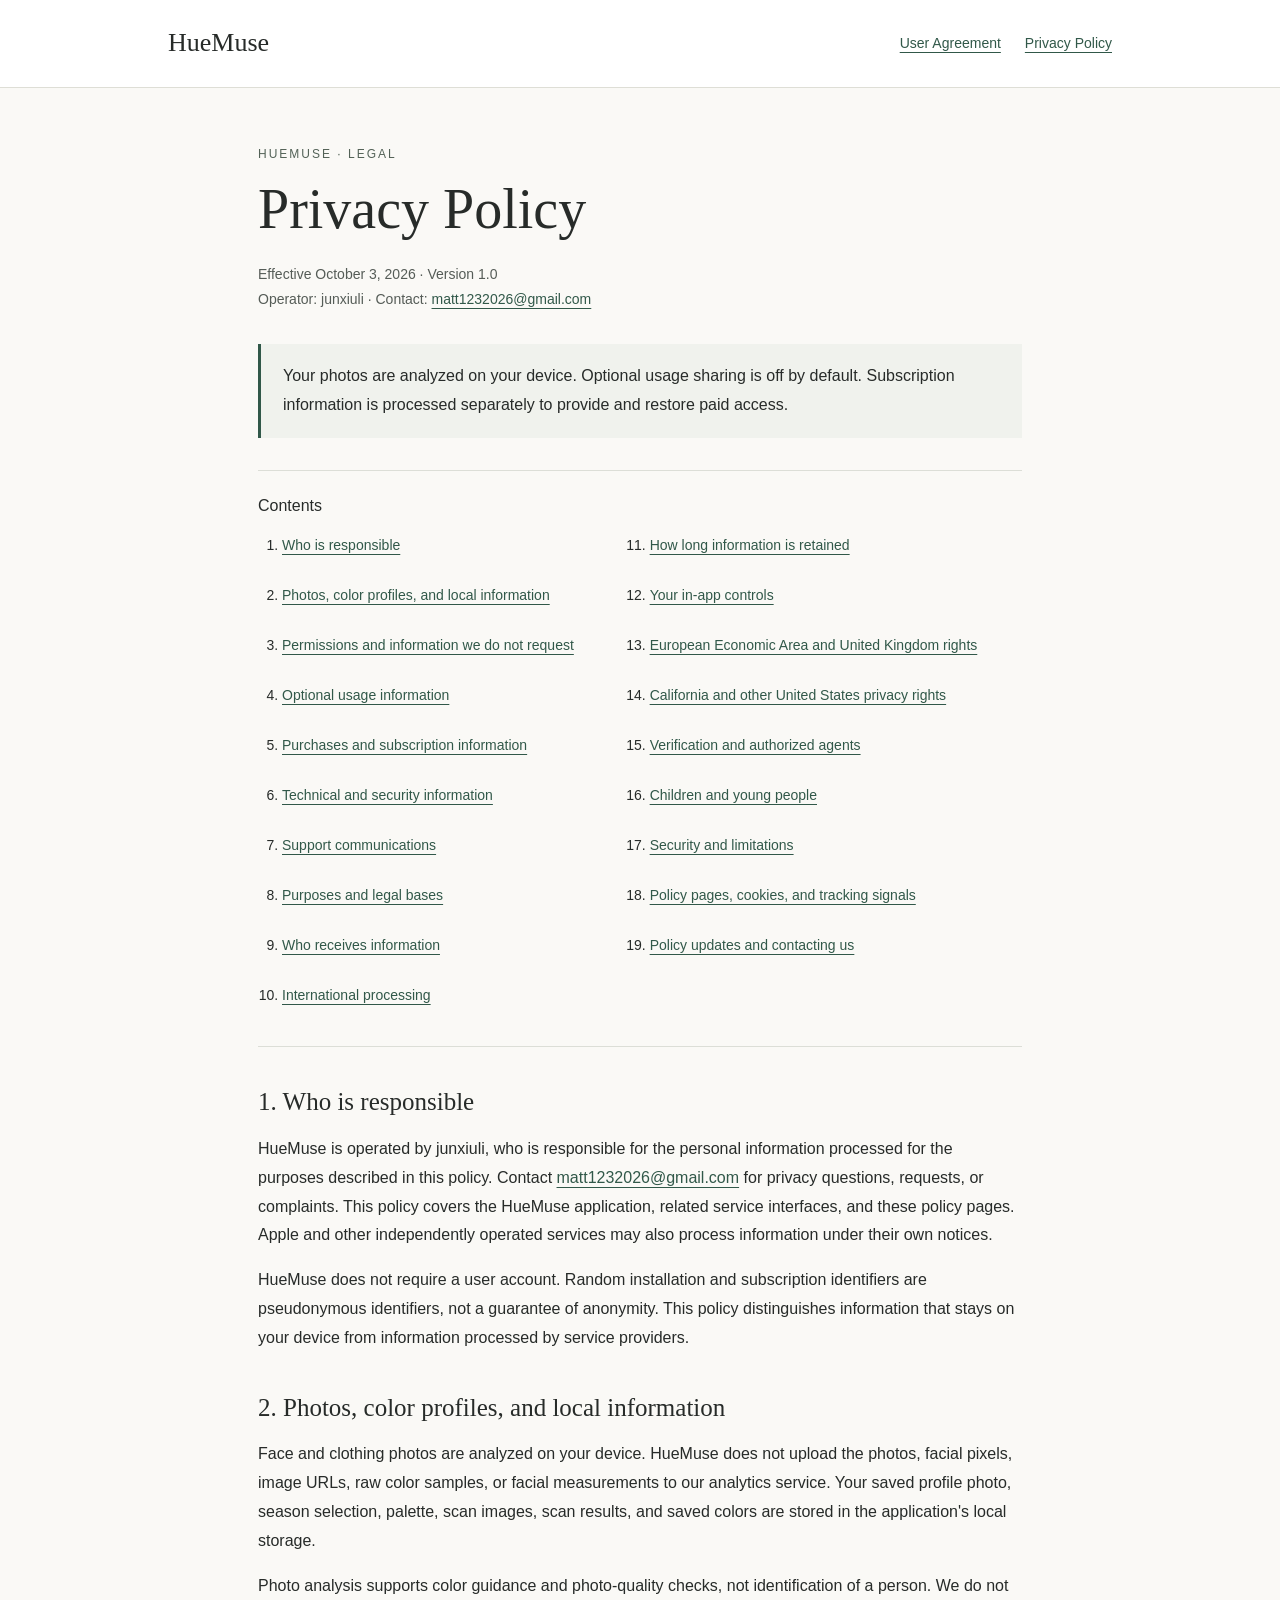
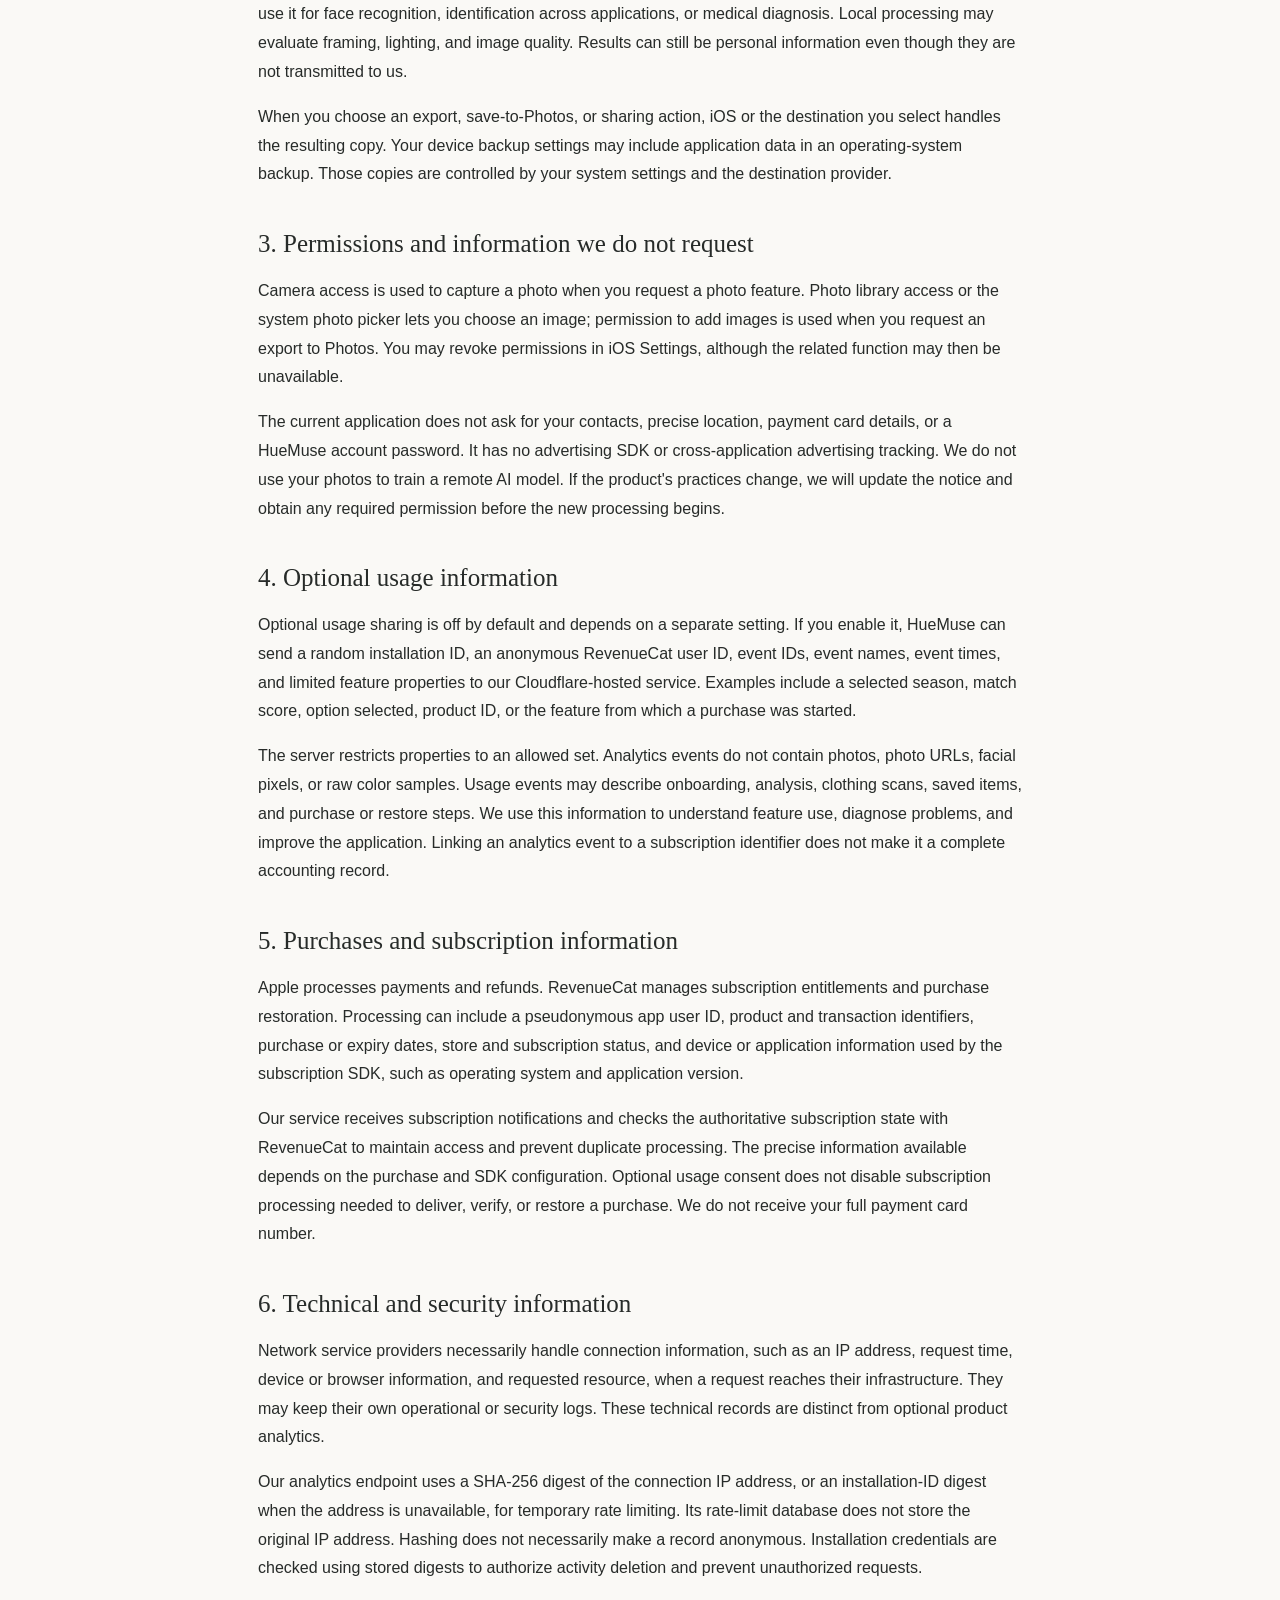
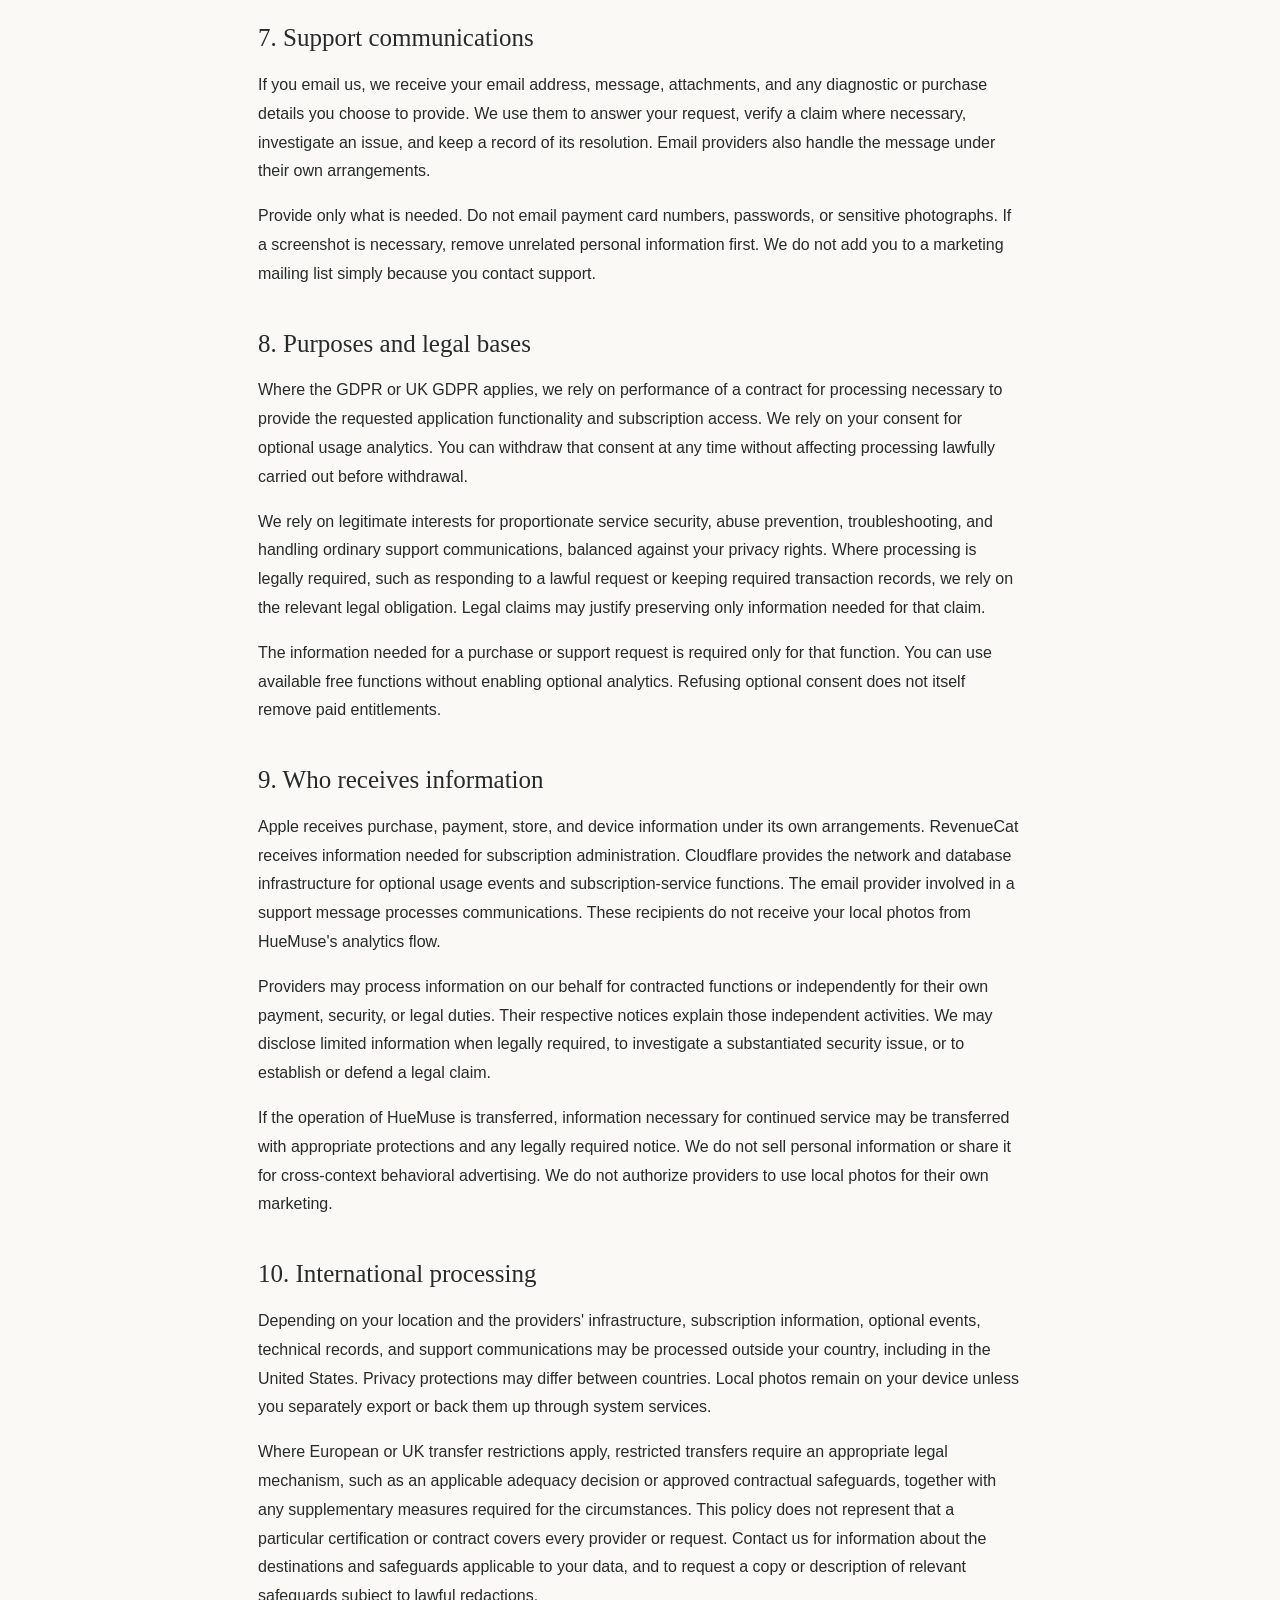
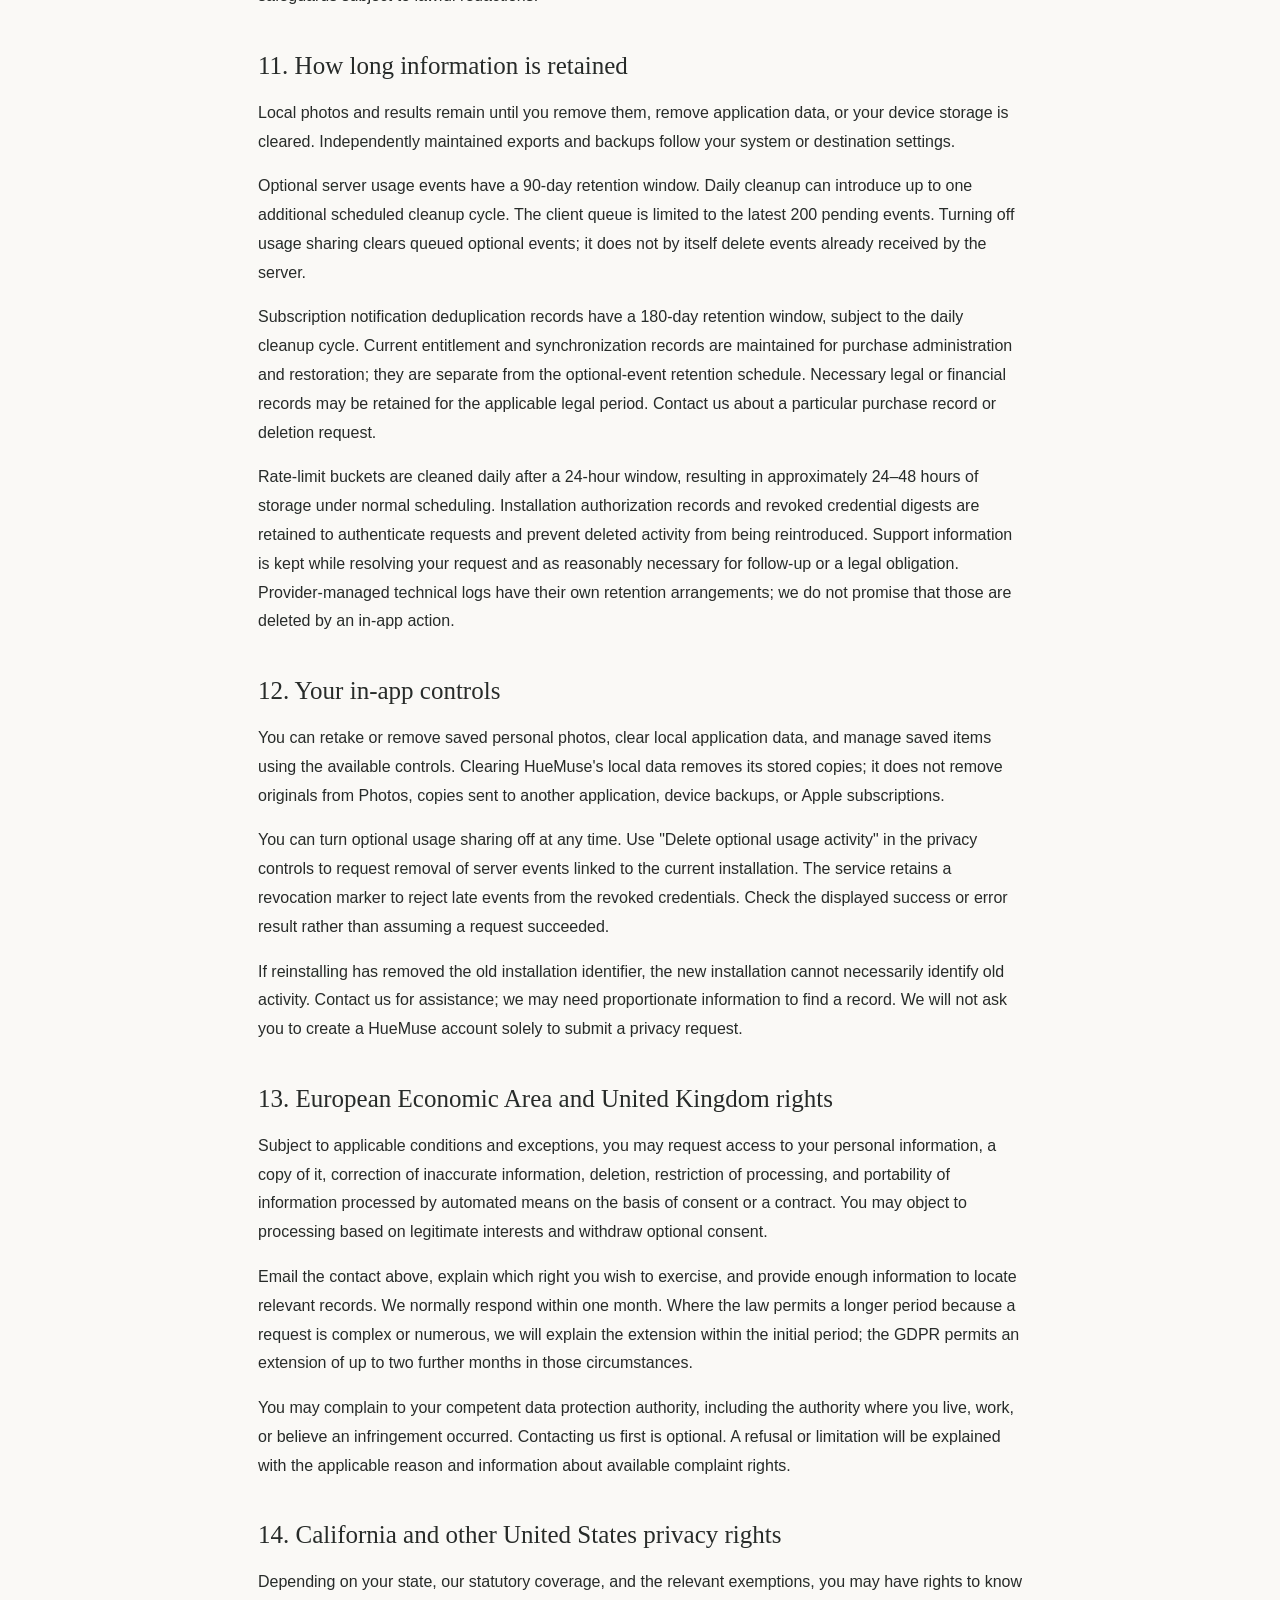
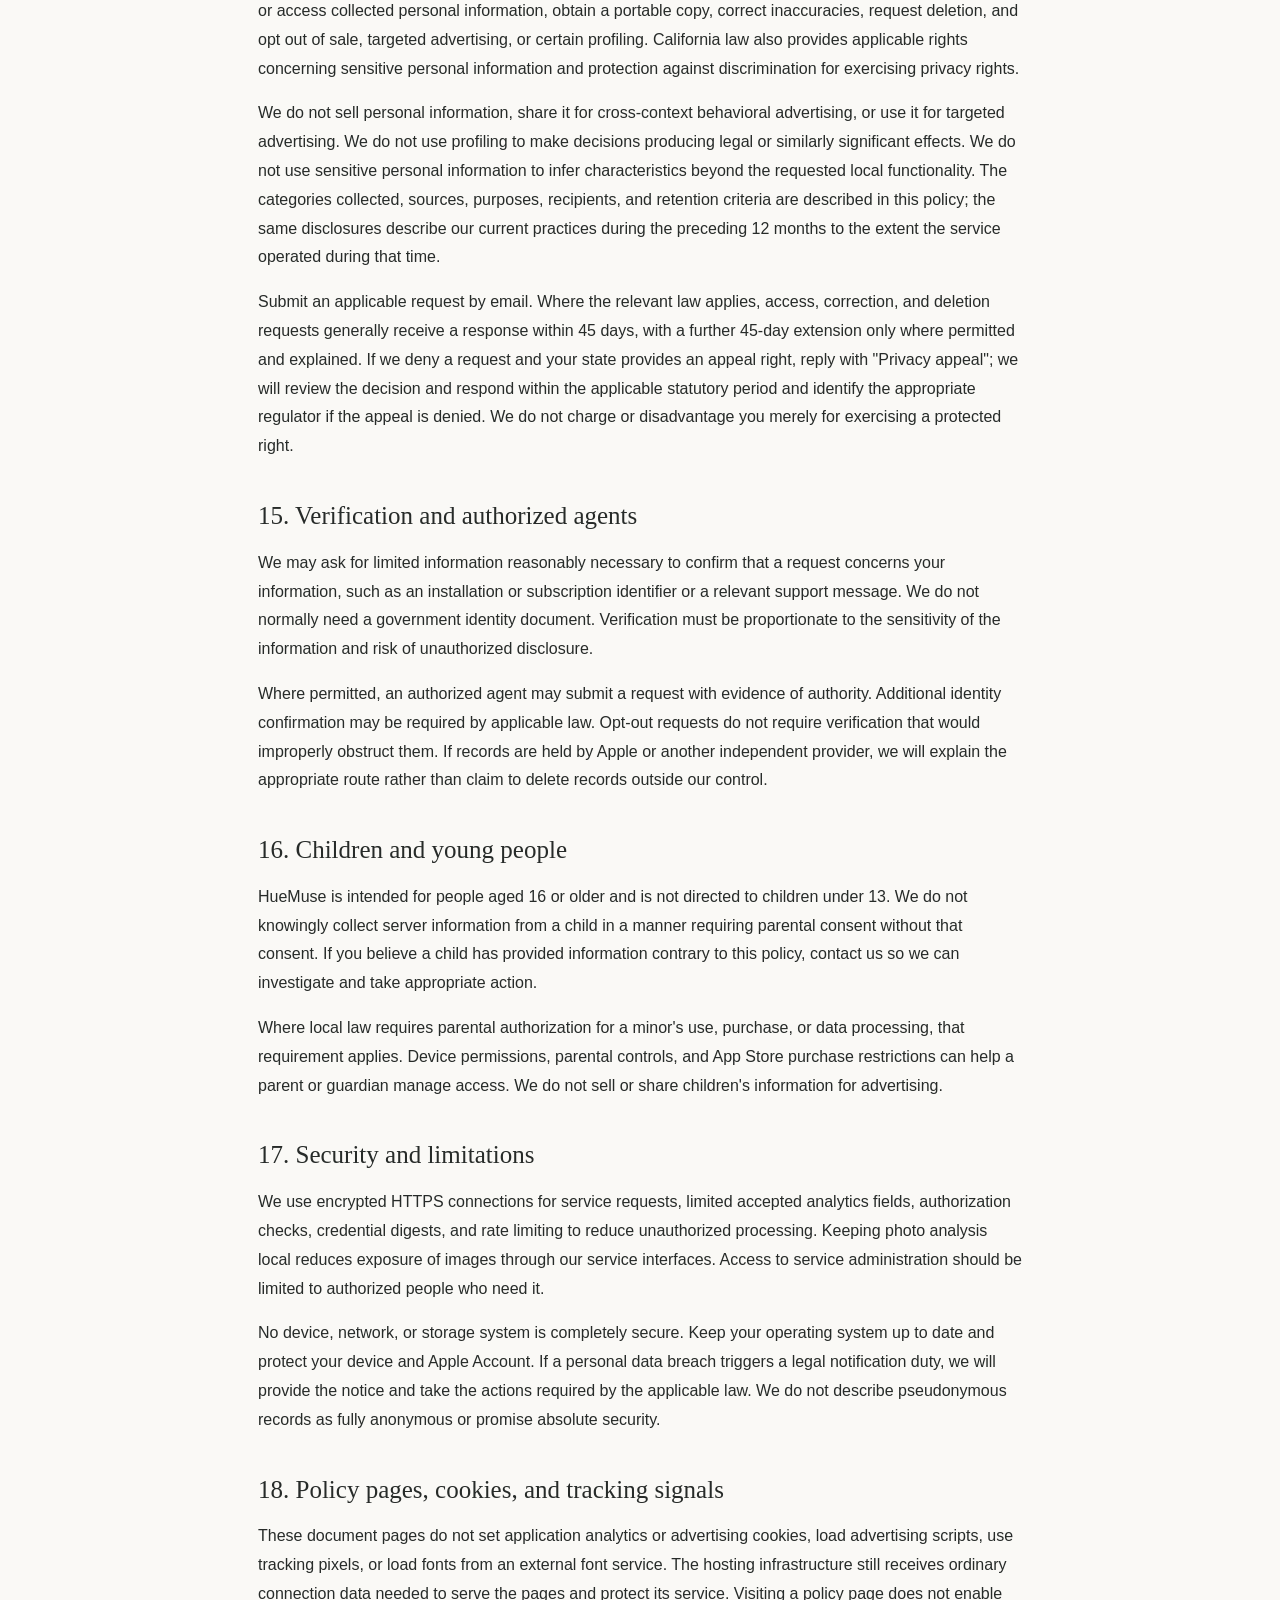
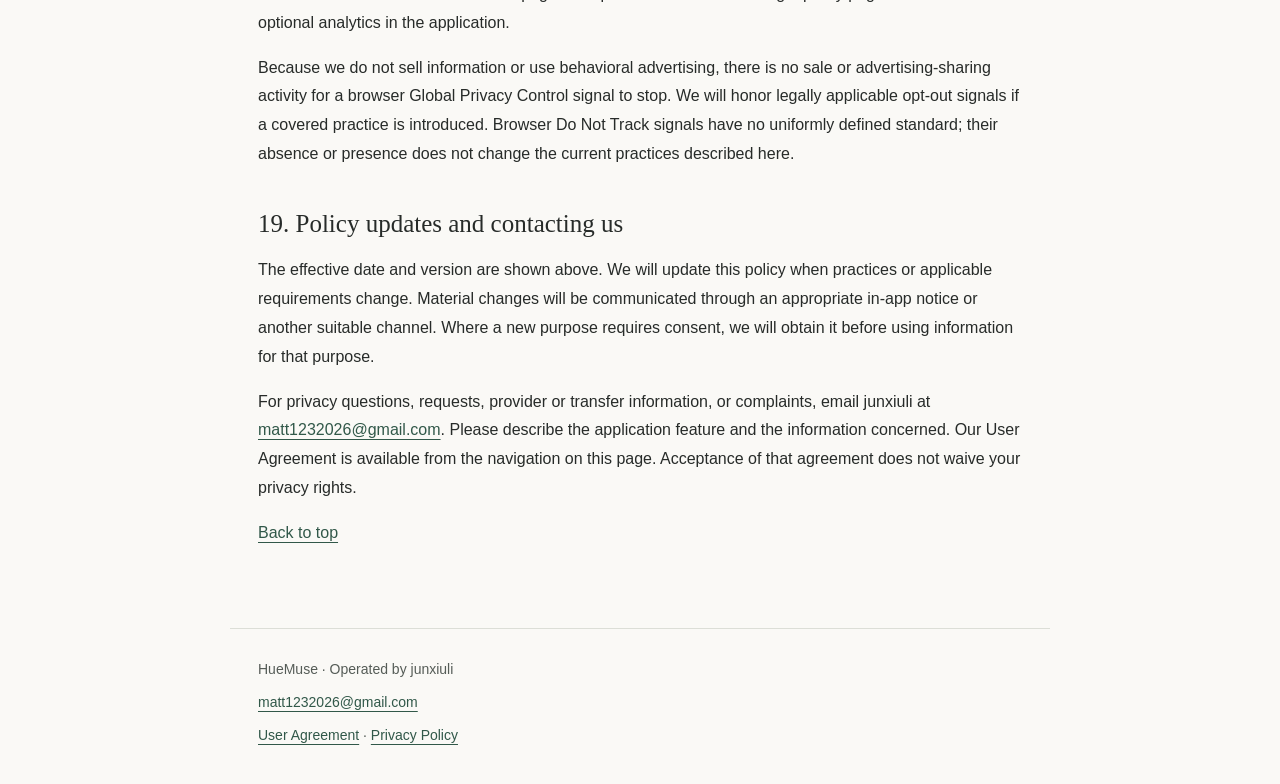
==== privacy/index.html @ 09e09791 "Publish HueMuse User Agreement and Privacy Policy" ====
<!doctype html><html lang="en"><head><meta charset="utf-8"><meta name="viewport" content="width=device-width,initial-scale=1"><meta name="description" content="HueMuse Privacy Policy. Operated by junxiuli. Effective October 3, 2026."><meta name="referrer" content="no-referrer"><title>Privacy Policy · HueMuse</title><link rel="canonical" href="https://lee271420-ship-it.github.io/huemuse-legal/privacy/"><link rel="stylesheet" href="../style.css"></head><body><a class="skip" href="#document">Skip to document</a><header><div class="inner"><a class="brand" href="../">HueMuse</a><nav aria-label="Legal documents"><a href="../terms/" >User Agreement</a><a href="../privacy/" aria-current="page">Privacy Policy</a></nav></div></header><main id="document"><div class="eyebrow">HueMuse · Legal</div><h1>Privacy Policy</h1><p class="meta">Effective October 3, 2026 · Version 1.0<br>Operator: junxiuli · Contact: <a href="mailto:matt1232026@gmail.com">matt1232026@gmail.com</a></p><p class="summary">Your photos are analyzed on your device. Optional usage sharing is off by default. Subscription information is processed separately to provide and restore paid access.</p><nav class="toc" aria-label="Contents"><div><h2>Contents</h2><ol><li><a href="#section-1">Who is responsible</a></li><li><a href="#section-2">Photos, color profiles, and local information</a></li><li><a href="#section-3">Permissions and information we do not request</a></li><li><a href="#section-4">Optional usage information</a></li><li><a href="#section-5">Purchases and subscription information</a></li><li><a href="#section-6">Technical and security information</a></li><li><a href="#section-7">Support communications</a></li><li><a href="#section-8">Purposes and legal bases</a></li><li><a href="#section-9">Who receives information</a></li><li><a href="#section-10">International processing</a></li><li><a href="#section-11">How long information is retained</a></li><li><a href="#section-12">Your in-app controls</a></li><li><a href="#section-13">European Economic Area and United Kingdom rights</a></li><li><a href="#section-14">California and other United States privacy rights</a></li><li><a href="#section-15">Verification and authorized agents</a></li><li><a href="#section-16">Children and young people</a></li><li><a href="#section-17">Security and limitations</a></li><li><a href="#section-18">Policy pages, cookies, and tracking signals</a></li><li><a href="#section-19">Policy updates and contacting us</a></li></ol></div></nav><section id="section-1" aria-labelledby="heading-1"><h2 id="heading-1">1. Who is responsible</h2><p>HueMuse is operated by junxiuli, who is responsible for the personal information processed for the purposes described in this policy. Contact <a href="mailto:matt1232026@gmail.com">matt1232026@gmail.com</a> for privacy questions, requests, or complaints. This policy covers the HueMuse application, related service interfaces, and these policy pages. Apple and other independently operated services may also process information under their own notices.</p><p>HueMuse does not require a user account. Random installation and subscription identifiers are pseudonymous identifiers, not a guarantee of anonymity. This policy distinguishes information that stays on your device from information processed by service providers.</p></section><section id="section-2" aria-labelledby="heading-2"><h2 id="heading-2">2. Photos, color profiles, and local information</h2><p>Face and clothing photos are analyzed on your device. HueMuse does not upload the photos, facial pixels, image URLs, raw color samples, or facial measurements to our analytics service. Your saved profile photo, season selection, palette, scan images, scan results, and saved colors are stored in the application&#x27;s local storage.</p><p>Photo analysis supports color guidance and photo-quality checks, not identification of a person. We do not use it for face recognition, identification across applications, or medical diagnosis. Local processing may evaluate framing, lighting, and image quality. Results can still be personal information even though they are not transmitted to us.</p><p>When you choose an export, save-to-Photos, or sharing action, iOS or the destination you select handles the resulting copy. Your device backup settings may include application data in an operating-system backup. Those copies are controlled by your system settings and the destination provider.</p></section><section id="section-3" aria-labelledby="heading-3"><h2 id="heading-3">3. Permissions and information we do not request</h2><p>Camera access is used to capture a photo when you request a photo feature. Photo library access or the system photo picker lets you choose an image; permission to add images is used when you request an export to Photos. You may revoke permissions in iOS Settings, although the related function may then be unavailable.</p><p>The current application does not ask for your contacts, precise location, payment card details, or a HueMuse account password. It has no advertising SDK or cross-application advertising tracking. We do not use your photos to train a remote AI model. If the product&#x27;s practices change, we will update the notice and obtain any required permission before the new processing begins.</p></section><section id="section-4" aria-labelledby="heading-4"><h2 id="heading-4">4. Optional usage information</h2><p>Optional usage sharing is off by default and depends on a separate setting. If you enable it, HueMuse can send a random installation ID, an anonymous RevenueCat user ID, event IDs, event names, event times, and limited feature properties to our Cloudflare-hosted service. Examples include a selected season, match score, option selected, product ID, or the feature from which a purchase was started.</p><p>The server restricts properties to an allowed set. Analytics events do not contain photos, photo URLs, facial pixels, or raw color samples. Usage events may describe onboarding, analysis, clothing scans, saved items, and purchase or restore steps. We use this information to understand feature use, diagnose problems, and improve the application. Linking an analytics event to a subscription identifier does not make it a complete accounting record.</p></section><section id="section-5" aria-labelledby="heading-5"><h2 id="heading-5">5. Purchases and subscription information</h2><p>Apple processes payments and refunds. RevenueCat manages subscription entitlements and purchase restoration. Processing can include a pseudonymous app user ID, product and transaction identifiers, purchase or expiry dates, store and subscription status, and device or application information used by the subscription SDK, such as operating system and application version.</p><p>Our service receives subscription notifications and checks the authoritative subscription state with RevenueCat to maintain access and prevent duplicate processing. The precise information available depends on the purchase and SDK configuration. Optional usage consent does not disable subscription processing needed to deliver, verify, or restore a purchase. We do not receive your full payment card number.</p></section><section id="section-6" aria-labelledby="heading-6"><h2 id="heading-6">6. Technical and security information</h2><p>Network service providers necessarily handle connection information, such as an IP address, request time, device or browser information, and requested resource, when a request reaches their infrastructure. They may keep their own operational or security logs. These technical records are distinct from optional product analytics.</p><p>Our analytics endpoint uses a SHA-256 digest of the connection IP address, or an installation-ID digest when the address is unavailable, for temporary rate limiting. Its rate-limit database does not store the original IP address. Hashing does not necessarily make a record anonymous. Installation credentials are checked using stored digests to authorize activity deletion and prevent unauthorized requests.</p></section><section id="section-7" aria-labelledby="heading-7"><h2 id="heading-7">7. Support communications</h2><p>If you email us, we receive your email address, message, attachments, and any diagnostic or purchase details you choose to provide. We use them to answer your request, verify a claim where necessary, investigate an issue, and keep a record of its resolution. Email providers also handle the message under their own arrangements.</p><p>Provide only what is needed. Do not email payment card numbers, passwords, or sensitive photographs. If a screenshot is necessary, remove unrelated personal information first. We do not add you to a marketing mailing list simply because you contact support.</p></section><section id="section-8" aria-labelledby="heading-8"><h2 id="heading-8">8. Purposes and legal bases</h2><p>Where the GDPR or UK GDPR applies, we rely on performance of a contract for processing necessary to provide the requested application functionality and subscription access. We rely on your consent for optional usage analytics. You can withdraw that consent at any time without affecting processing lawfully carried out before withdrawal.</p><p>We rely on legitimate interests for proportionate service security, abuse prevention, troubleshooting, and handling ordinary support communications, balanced against your privacy rights. Where processing is legally required, such as responding to a lawful request or keeping required transaction records, we rely on the relevant legal obligation. Legal claims may justify preserving only information needed for that claim.</p><p>The information needed for a purchase or support request is required only for that function. You can use available free functions without enabling optional analytics. Refusing optional consent does not itself remove paid entitlements.</p></section><section id="section-9" aria-labelledby="heading-9"><h2 id="heading-9">9. Who receives information</h2><p>Apple receives purchase, payment, store, and device information under its own arrangements. RevenueCat receives information needed for subscription administration. Cloudflare provides the network and database infrastructure for optional usage events and subscription-service functions. The email provider involved in a support message processes communications. These recipients do not receive your local photos from HueMuse&#x27;s analytics flow.</p><p>Providers may process information on our behalf for contracted functions or independently for their own payment, security, or legal duties. Their respective notices explain those independent activities. We may disclose limited information when legally required, to investigate a substantiated security issue, or to establish or defend a legal claim.</p><p>If the operation of HueMuse is transferred, information necessary for continued service may be transferred with appropriate protections and any legally required notice. We do not sell personal information or share it for cross-context behavioral advertising. We do not authorize providers to use local photos for their own marketing.</p></section><section id="section-10" aria-labelledby="heading-10"><h2 id="heading-10">10. International processing</h2><p>Depending on your location and the providers&#x27; infrastructure, subscription information, optional events, technical records, and support communications may be processed outside your country, including in the United States. Privacy protections may differ between countries. Local photos remain on your device unless you separately export or back them up through system services.</p><p>Where European or UK transfer restrictions apply, restricted transfers require an appropriate legal mechanism, such as an applicable adequacy decision or approved contractual safeguards, together with any supplementary measures required for the circumstances. This policy does not represent that a particular certification or contract covers every provider or request. Contact us for information about the destinations and safeguards applicable to your data, and to request a copy or description of relevant safeguards subject to lawful redactions.</p></section><section id="section-11" aria-labelledby="heading-11"><h2 id="heading-11">11. How long information is retained</h2><p>Local photos and results remain until you remove them, remove application data, or your device storage is cleared. Independently maintained exports and backups follow your system or destination settings.</p><p>Optional server usage events have a 90-day retention window. Daily cleanup can introduce up to one additional scheduled cleanup cycle. The client queue is limited to the latest 200 pending events. Turning off usage sharing clears queued optional events; it does not by itself delete events already received by the server.</p><p>Subscription notification deduplication records have a 180-day retention window, subject to the daily cleanup cycle. Current entitlement and synchronization records are maintained for purchase administration and restoration; they are separate from the optional-event retention schedule. Necessary legal or financial records may be retained for the applicable legal period. Contact us about a particular purchase record or deletion request.</p><p>Rate-limit buckets are cleaned daily after a 24-hour window, resulting in approximately 24–48 hours of storage under normal scheduling. Installation authorization records and revoked credential digests are retained to authenticate requests and prevent deleted activity from being reintroduced. Support information is kept while resolving your request and as reasonably necessary for follow-up or a legal obligation. Provider-managed technical logs have their own retention arrangements; we do not promise that those are deleted by an in-app action.</p></section><section id="section-12" aria-labelledby="heading-12"><h2 id="heading-12">12. Your in-app controls</h2><p>You can retake or remove saved personal photos, clear local application data, and manage saved items using the available controls. Clearing HueMuse&#x27;s local data removes its stored copies; it does not remove originals from Photos, copies sent to another application, device backups, or Apple subscriptions.</p><p>You can turn optional usage sharing off at any time. Use &quot;Delete optional usage activity&quot; in the privacy controls to request removal of server events linked to the current installation. The service retains a revocation marker to reject late events from the revoked credentials. Check the displayed success or error result rather than assuming a request succeeded.</p><p>If reinstalling has removed the old installation identifier, the new installation cannot necessarily identify old activity. Contact us for assistance; we may need proportionate information to find a record. We will not ask you to create a HueMuse account solely to submit a privacy request.</p></section><section id="section-13" aria-labelledby="heading-13"><h2 id="heading-13">13. European Economic Area and United Kingdom rights</h2><p>Subject to applicable conditions and exceptions, you may request access to your personal information, a copy of it, correction of inaccurate information, deletion, restriction of processing, and portability of information processed by automated means on the basis of consent or a contract. You may object to processing based on legitimate interests and withdraw optional consent.</p><p>Email the contact above, explain which right you wish to exercise, and provide enough information to locate relevant records. We normally respond within one month. Where the law permits a longer period because a request is complex or numerous, we will explain the extension within the initial period; the GDPR permits an extension of up to two further months in those circumstances.</p><p>You may complain to your competent data protection authority, including the authority where you live, work, or believe an infringement occurred. Contacting us first is optional. A refusal or limitation will be explained with the applicable reason and information about available complaint rights.</p></section><section id="section-14" aria-labelledby="heading-14"><h2 id="heading-14">14. California and other United States privacy rights</h2><p>Depending on your state, our statutory coverage, and the relevant exemptions, you may have rights to know or access collected personal information, obtain a portable copy, correct inaccuracies, request deletion, and opt out of sale, targeted advertising, or certain profiling. California law also provides applicable rights concerning sensitive personal information and protection against discrimination for exercising privacy rights.</p><p>We do not sell personal information, share it for cross-context behavioral advertising, or use it for targeted advertising. We do not use profiling to make decisions producing legal or similarly significant effects. We do not use sensitive personal information to infer characteristics beyond the requested local functionality. The categories collected, sources, purposes, recipients, and retention criteria are described in this policy; the same disclosures describe our current practices during the preceding 12 months to the extent the service operated during that time.</p><p>Submit an applicable request by email. Where the relevant law applies, access, correction, and deletion requests generally receive a response within 45 days, with a further 45-day extension only where permitted and explained. If we deny a request and your state provides an appeal right, reply with &quot;Privacy appeal&quot;; we will review the decision and respond within the applicable statutory period and identify the appropriate regulator if the appeal is denied. We do not charge or disadvantage you merely for exercising a protected right.</p></section><section id="section-15" aria-labelledby="heading-15"><h2 id="heading-15">15. Verification and authorized agents</h2><p>We may ask for limited information reasonably necessary to confirm that a request concerns your information, such as an installation or subscription identifier or a relevant support message. We do not normally need a government identity document. Verification must be proportionate to the sensitivity of the information and risk of unauthorized disclosure.</p><p>Where permitted, an authorized agent may submit a request with evidence of authority. Additional identity confirmation may be required by applicable law. Opt-out requests do not require verification that would improperly obstruct them. If records are held by Apple or another independent provider, we will explain the appropriate route rather than claim to delete records outside our control.</p></section><section id="section-16" aria-labelledby="heading-16"><h2 id="heading-16">16. Children and young people</h2><p>HueMuse is intended for people aged 16 or older and is not directed to children under 13. We do not knowingly collect server information from a child in a manner requiring parental consent without that consent. If you believe a child has provided information contrary to this policy, contact us so we can investigate and take appropriate action.</p><p>Where local law requires parental authorization for a minor&#x27;s use, purchase, or data processing, that requirement applies. Device permissions, parental controls, and App Store purchase restrictions can help a parent or guardian manage access. We do not sell or share children&#x27;s information for advertising.</p></section><section id="section-17" aria-labelledby="heading-17"><h2 id="heading-17">17. Security and limitations</h2><p>We use encrypted HTTPS connections for service requests, limited accepted analytics fields, authorization checks, credential digests, and rate limiting to reduce unauthorized processing. Keeping photo analysis local reduces exposure of images through our service interfaces. Access to service administration should be limited to authorized people who need it.</p><p>No device, network, or storage system is completely secure. Keep your operating system up to date and protect your device and Apple Account. If a personal data breach triggers a legal notification duty, we will provide the notice and take the actions required by the applicable law. We do not describe pseudonymous records as fully anonymous or promise absolute security.</p></section><section id="section-18" aria-labelledby="heading-18"><h2 id="heading-18">18. Policy pages, cookies, and tracking signals</h2><p>These document pages do not set application analytics or advertising cookies, load advertising scripts, use tracking pixels, or load fonts from an external font service. The hosting infrastructure still receives ordinary connection data needed to serve the pages and protect its service. Visiting a policy page does not enable optional analytics in the application.</p><p>Because we do not sell information or use behavioral advertising, there is no sale or advertising-sharing activity for a browser Global Privacy Control signal to stop. We will honor legally applicable opt-out signals if a covered practice is introduced. Browser Do Not Track signals have no uniformly defined standard; their absence or presence does not change the current practices described here.</p></section><section id="section-19" aria-labelledby="heading-19"><h2 id="heading-19">19. Policy updates and contacting us</h2><p>The effective date and version are shown above. We will update this policy when practices or applicable requirements change. Material changes will be communicated through an appropriate in-app notice or another suitable channel. Where a new purpose requires consent, we will obtain it before using information for that purpose.</p><p>For privacy questions, requests, provider or transfer information, or complaints, email junxiuli at <a href="mailto:matt1232026@gmail.com">matt1232026@gmail.com</a>. Please describe the application feature and the information concerned. Our User Agreement is available from the navigation on this page. Acceptance of that agreement does not waive your privacy rights.</p></section><p><a href="#document">Back to top</a></p></main><footer><p>HueMuse · Operated by junxiuli</p><p><a href="mailto:matt1232026@gmail.com">matt1232026@gmail.com</a></p><p><a href="../terms/">User Agreement</a> · <a href="../privacy/">Privacy Policy</a></p></footer></body></html>
---- style.css ----
*{box-sizing:border-box}html{color-scheme:light}body{margin:0;background:#faf9f6;color:#272b29;font-family:-apple-system,BlinkMacSystemFont,"Segoe UI",sans-serif;font-size:16px;line-height:1.8}a{color:#315849;text-underline-offset:4px;overflow-wrap:anywhere}a:hover{color:#162e25}a:focus-visible,button:focus-visible{outline:3px solid #315849;outline-offset:4px}.skip{position:absolute;left:20px;top:-100px;background:white;padding:12px}.skip:focus{top:12px}header{border-bottom:1px solid #deded6;background:#fff}header .inner{max-width:1000px;margin:auto;padding:20px 28px;display:flex;gap:20px;align-items:center;justify-content:space-between}.brand{font-family:Georgia,serif;font-size:26px;color:#272b29;text-decoration:none}nav{display:flex;flex-wrap:wrap;gap:12px 24px}nav a{min-height:44px;display:flex;align-items:center;font-size:14px}main{max-width:820px;margin:auto;padding:56px 28px 64px}.eyebrow{font-size:12px;letter-spacing:2px;color:#536257;text-transform:uppercase}h1{font-family:Georgia,serif;font-weight:400;font-size:clamp(36px,7vw,56px);line-height:1.15;margin:12px 0 20px;overflow-wrap:break-word}.meta{font-size:14px;color:#555c57;margin-bottom:32px}.summary{border-left:3px solid #315849;background:#f0f2ed;padding:18px 22px;margin:30px 0}.toc{border-top:1px solid #dcded7;border-bottom:1px solid #dcded7;padding:24px 0;margin:32px 0}.toc h2{margin:0 0 12px;font-family:inherit;font-size:16px}.toc ol{columns:2;column-gap:40px;margin:0;padding-left:24px}.toc li{break-inside:avoid;margin-bottom:6px;font-size:14px}.toc a{display:inline-block;padding:5px 0}section{margin-top:38px;scroll-margin-top:24px}h2{font-family:Georgia,serif;font-size:25px;line-height:1.35;font-weight:400;margin:0 0 16px}p{margin:0 0 16px;overflow-wrap:break-word}footer{max-width:820px;margin:auto;border-top:1px solid #dcded7;padding:28px;font-size:14px;color:#555c57}footer p{margin:0 0 8px}button{font:inherit;border:1px solid #315849;background:transparent;color:#315849;padding:10px 16px;cursor:pointer;min-height:44px}@media(max-width:560px){header .inner{align-items:flex-start;flex-direction:column;padding:16px 22px;gap:4px}nav{gap:20px}main{padding:36px 22px 48px}.toc ol{columns:1}h2{font-size:23px}.summary{padding:16px}footer{padding:24px 22px}}@media print{body{background:white;font-size:11pt}header,nav,.toc,.print,.skip{display:none}main{max-width:none;padding:0}h1{font-size:30pt}h2{font-size:17pt;break-after:avoid}section{margin-top:22px}footer{padding:16px 0}a{color:inherit}}
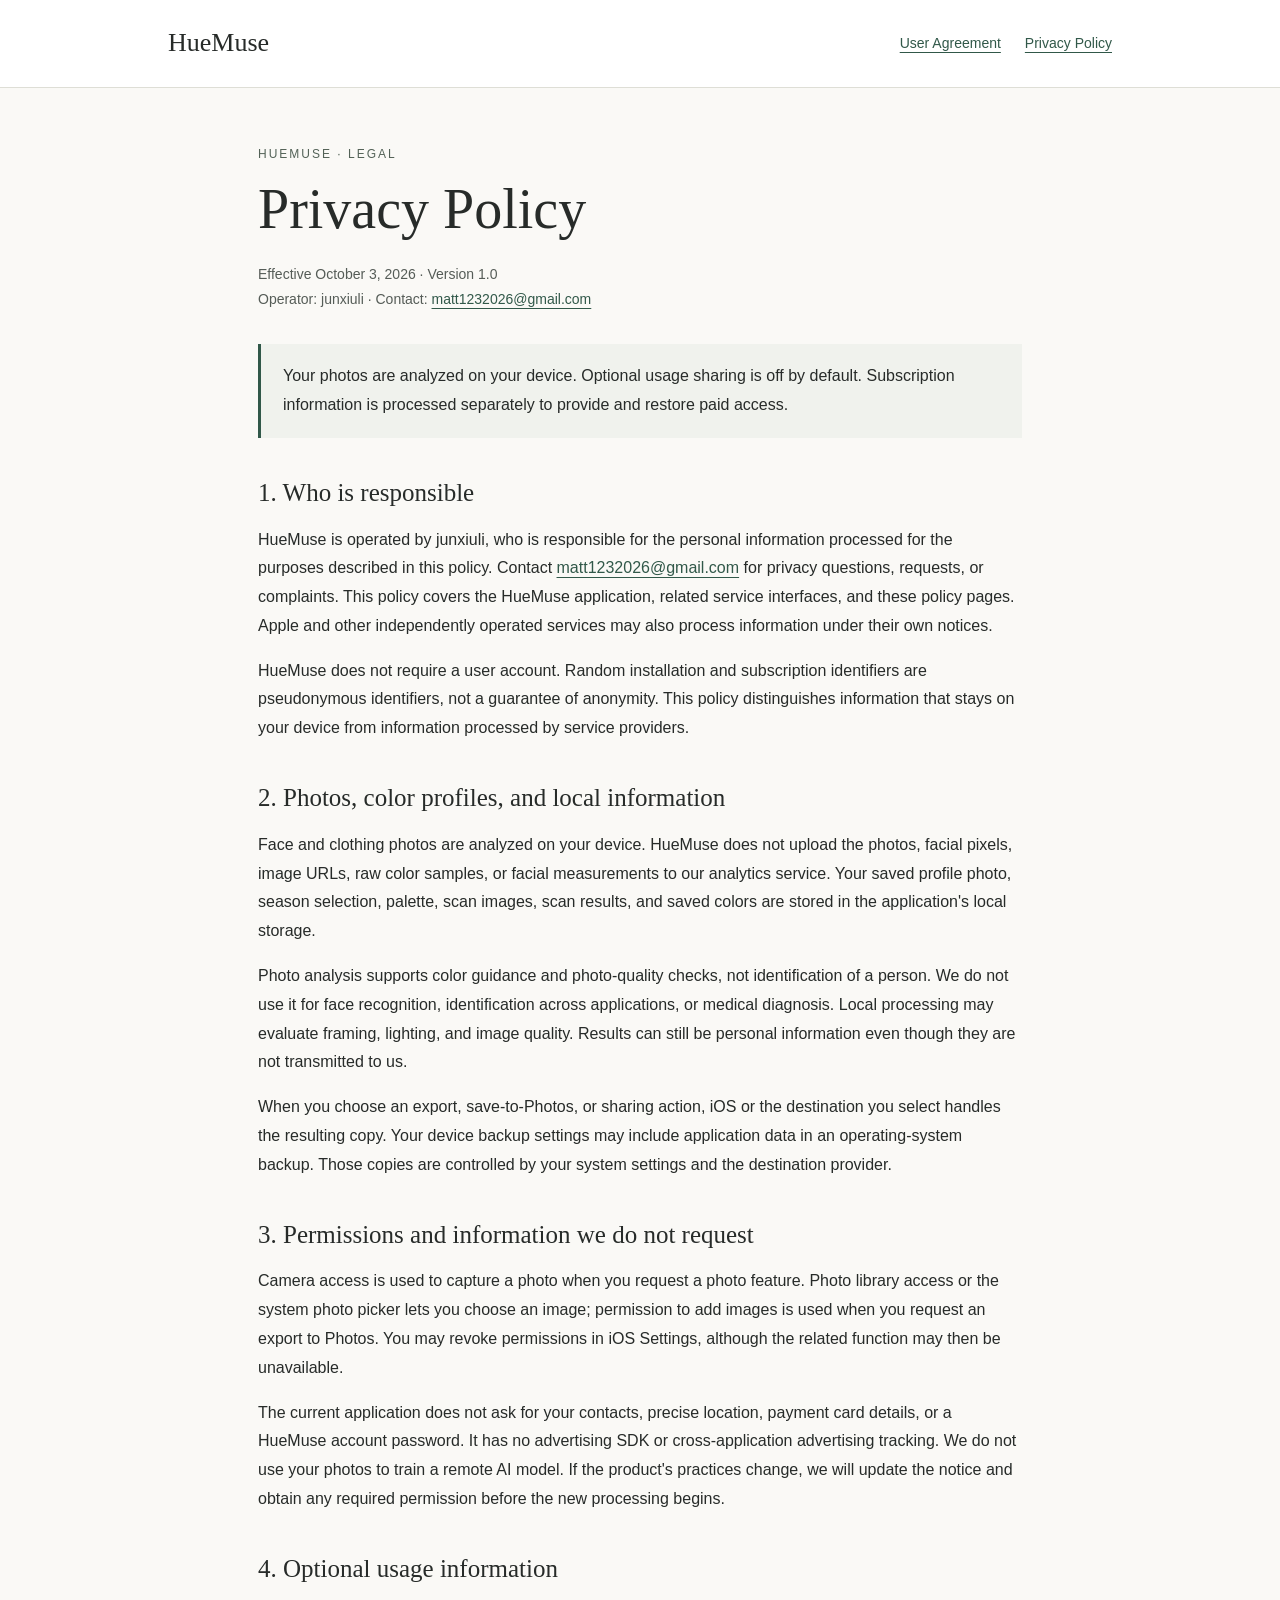
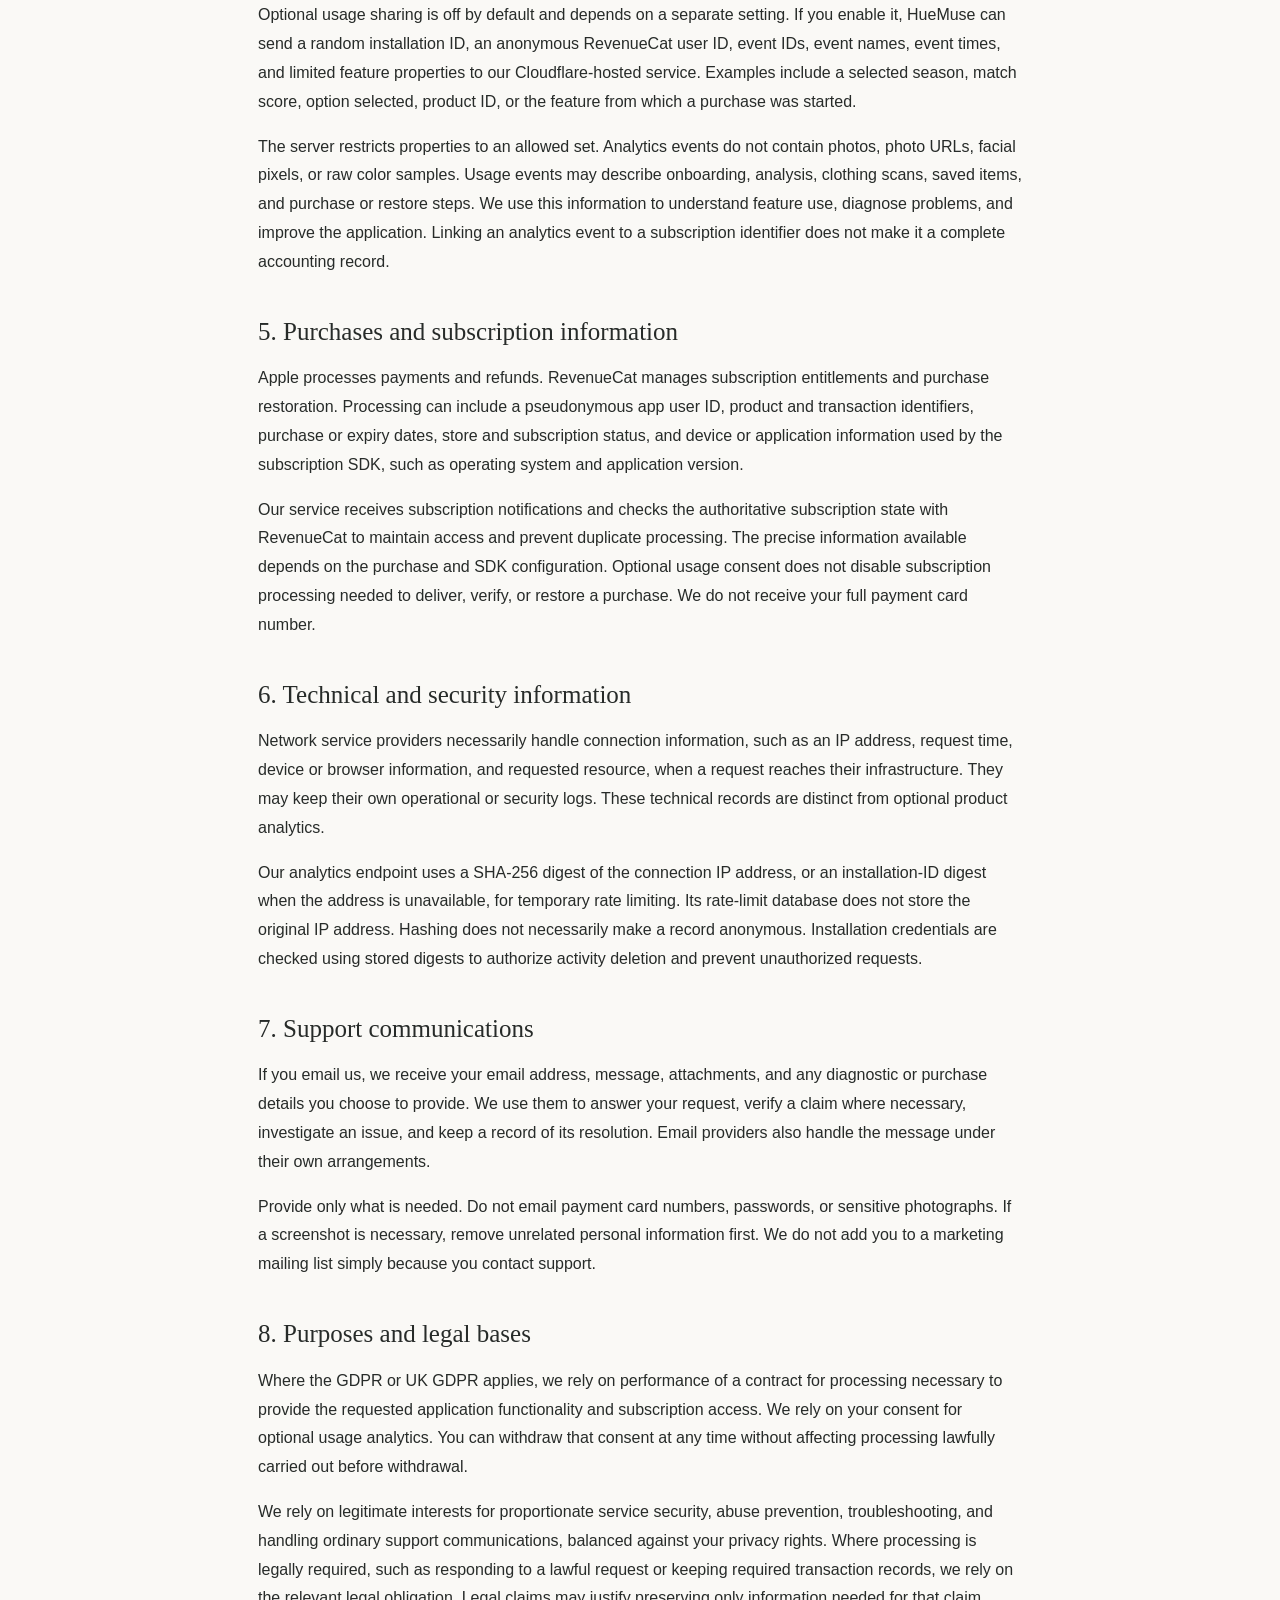
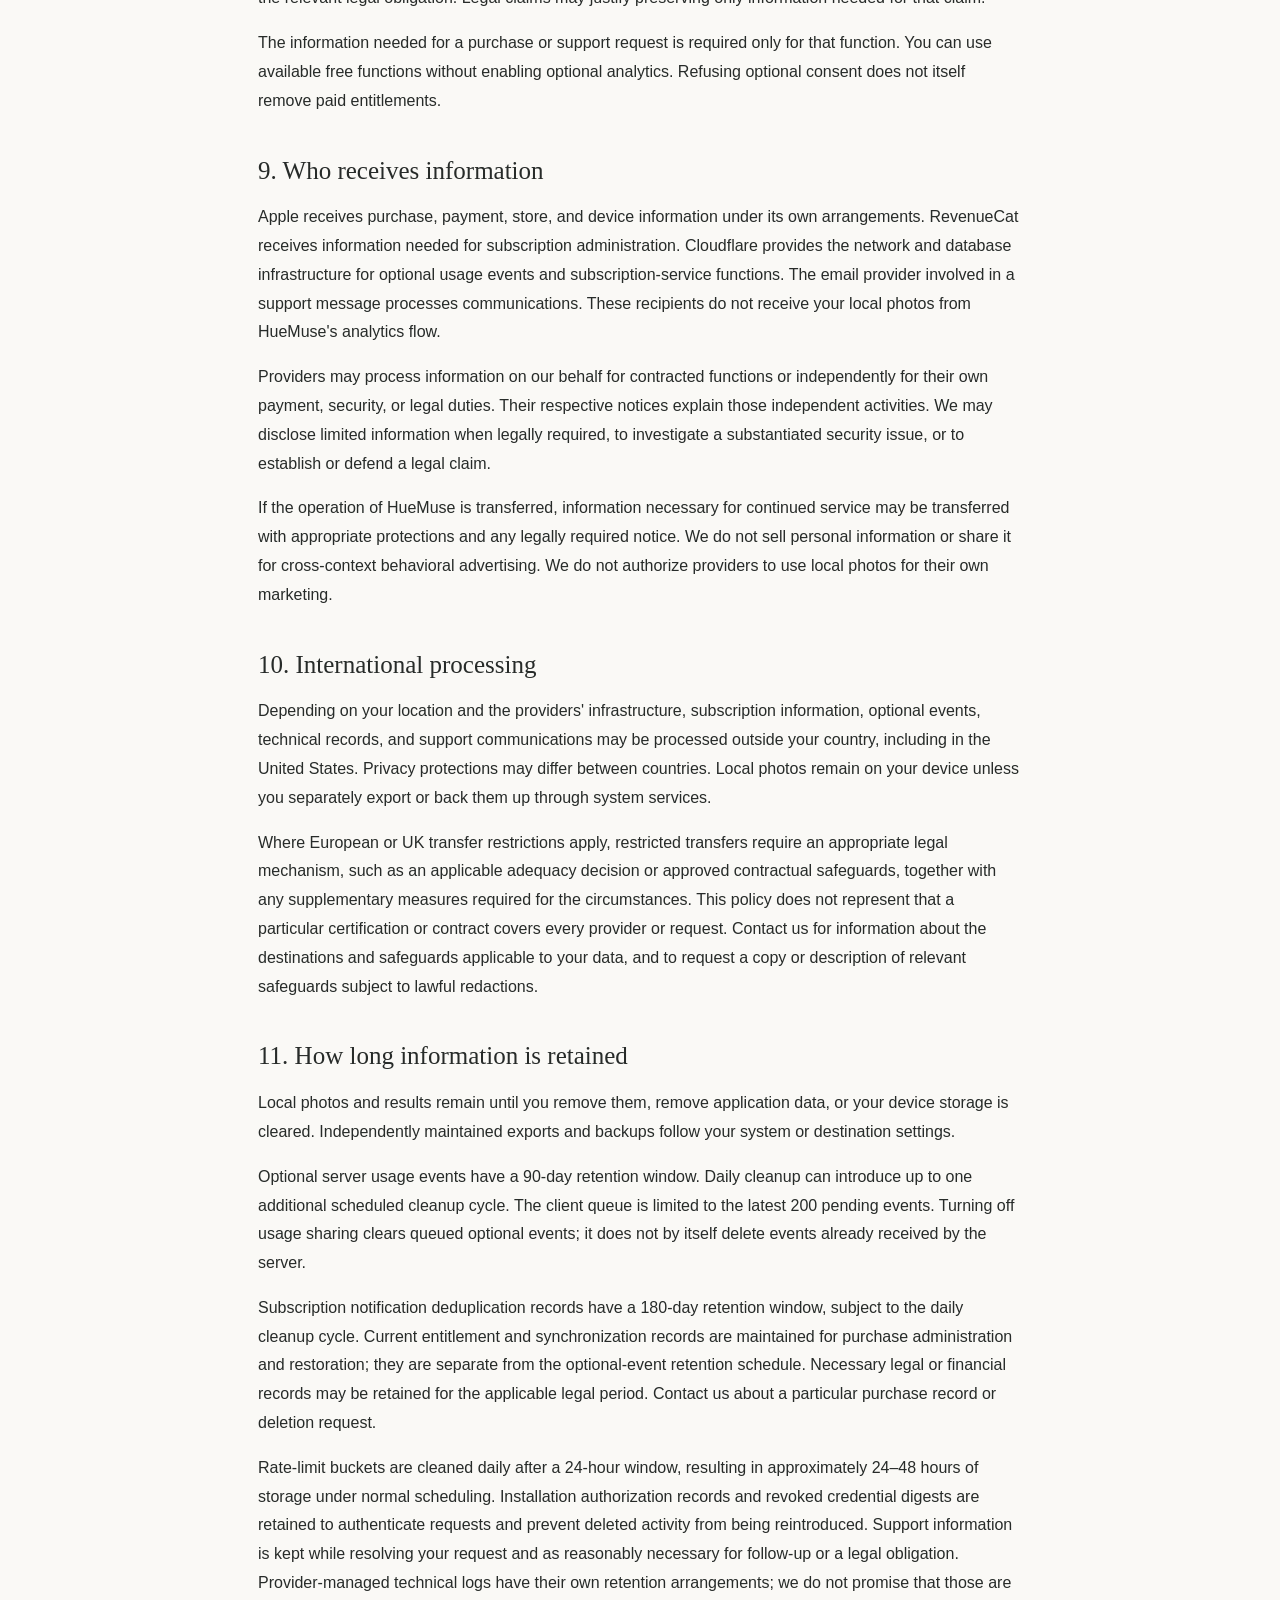
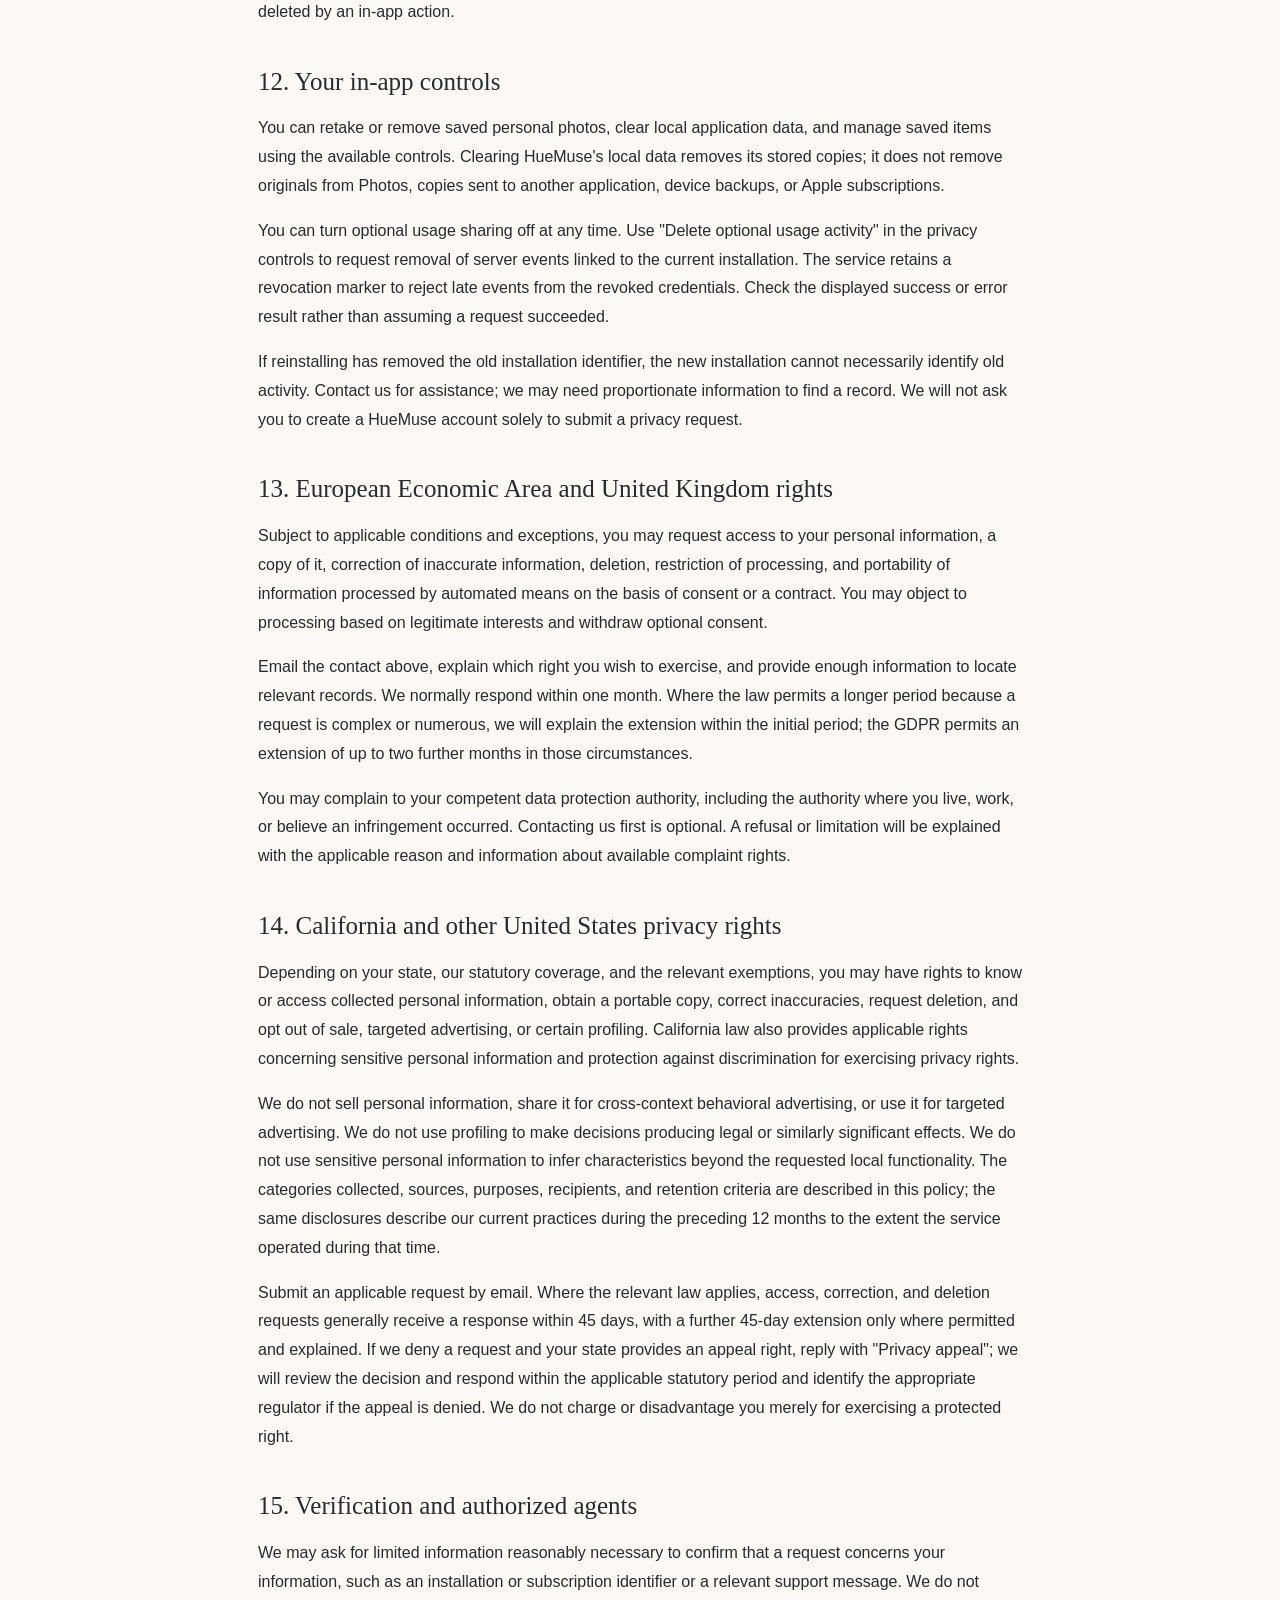
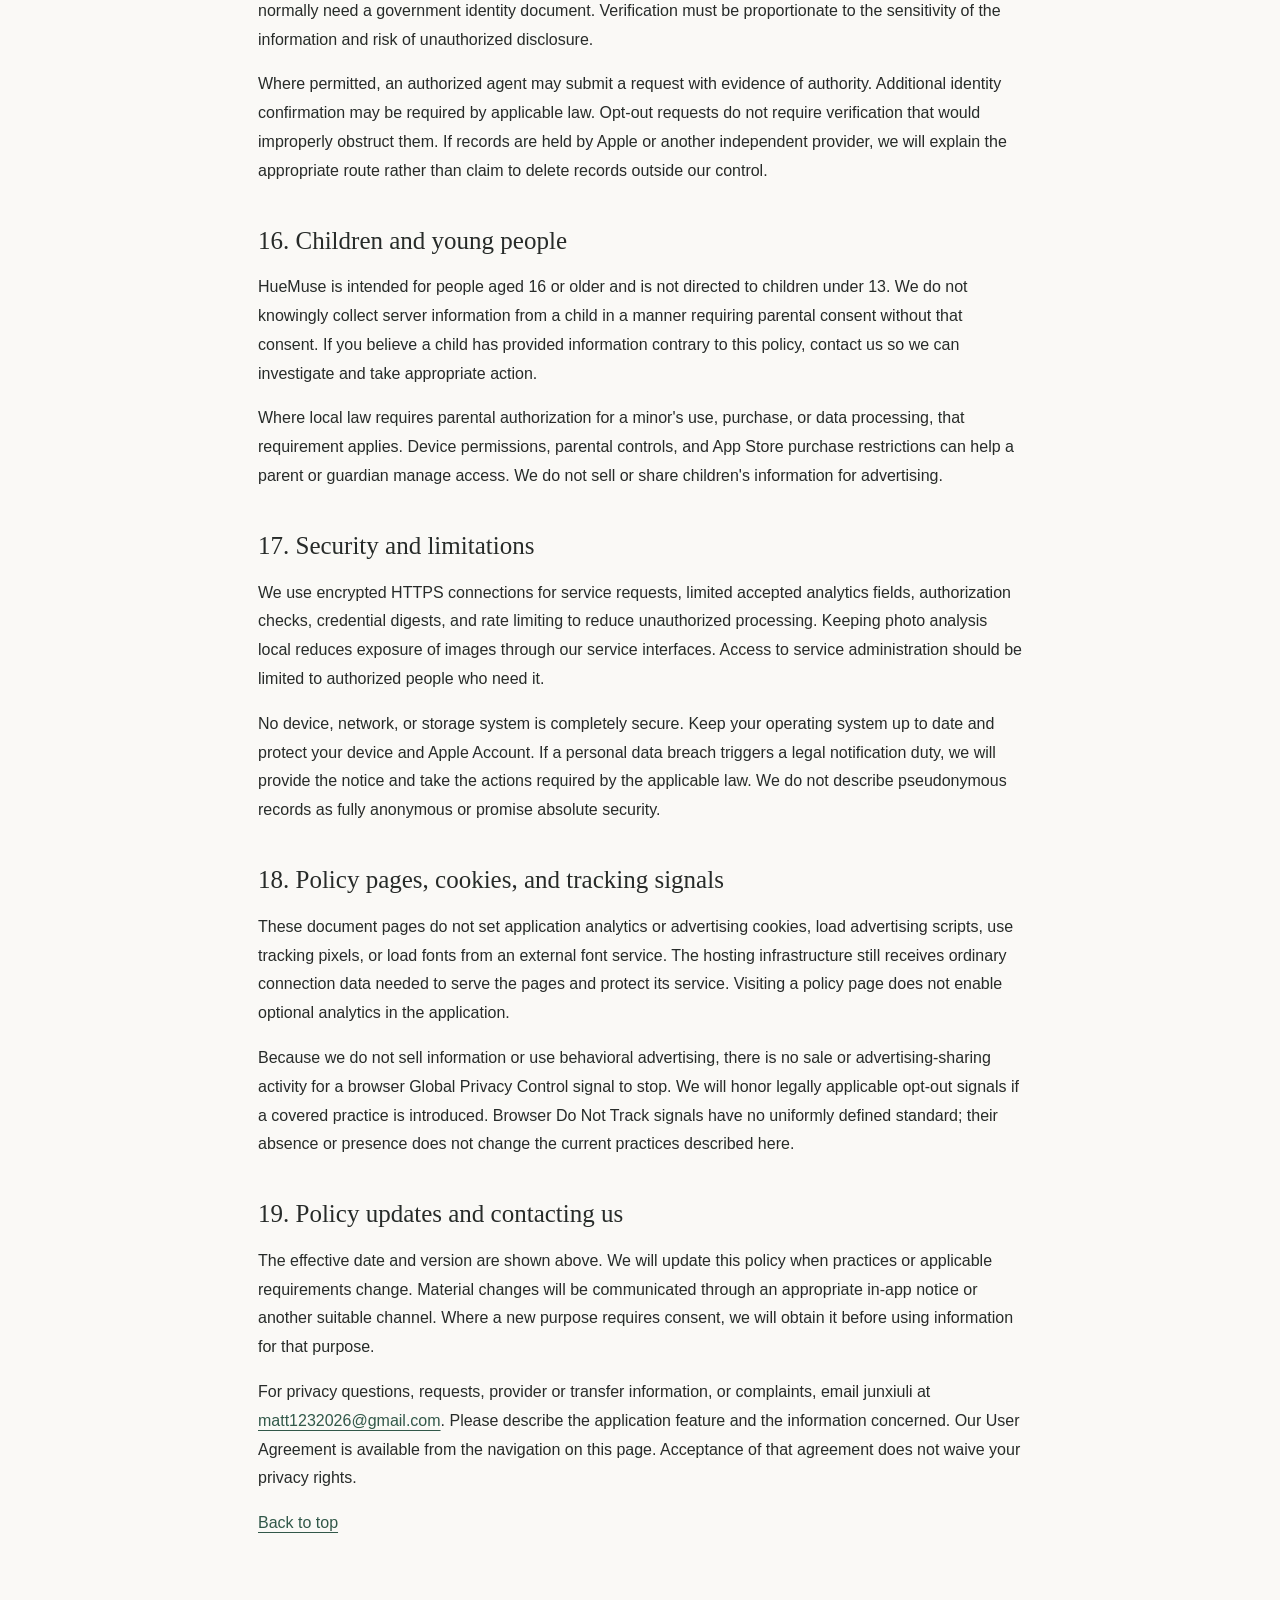
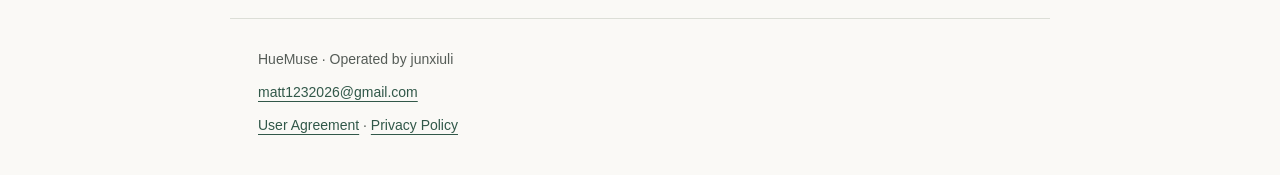
==== commit 4b3eb492: "Remove contents navigation from privacy policy" ====
--- a/privacy/index.html
+++ b/privacy/index.html
@@ -1 +1 @@
-<!doctype html><html lang="en"><head><meta charset="utf-8"><meta name="viewport" content="width=device-width,initial-scale=1"><meta name="description" content="HueMuse Privacy Policy. Operated by junxiuli. Effective October 3, 2026."><meta name="referrer" content="no-referrer"><title>Privacy Policy · HueMuse</title><link rel="canonical" href="https://lee271420-ship-it.github.io/huemuse-legal/privacy/"><link rel="stylesheet" href="../style.css"></head><body><a class="skip" href="#document">Skip to document</a><header><div class="inner"><a class="brand" href="../">HueMuse</a><nav aria-label="Legal documents"><a href="../terms/" >User Agreement</a><a href="../privacy/" aria-current="page">Privacy Policy</a></nav></div></header><main id="document"><div class="eyebrow">HueMuse · Legal</div><h1>Privacy Policy</h1><p class="meta">Effective October 3, 2026 · Version 1.0<br>Operator: junxiuli · Contact: <a href="mailto:matt1232026@gmail.com">matt1232026@gmail.com</a></p><p class="summary">Your photos are analyzed on your device. Optional usage sharing is off by default. Subscription information is processed separately to provide and restore paid access.</p><nav class="toc" aria-label="Contents"><div><h2>Contents</h2><ol><li><a href="#section-1">Who is responsible</a></li><li><a href="#section-2">Photos, color profiles, and local information</a></li><li><a href="#section-3">Permissions and information we do not request</a></li><li><a href="#section-4">Optional usage information</a></li><li><a href="#section-5">Purchases and subscription information</a></li><li><a href="#section-6">Technical and security information</a></li><li><a href="#section-7">Support communications</a></li><li><a href="#section-8">Purposes and legal bases</a></li><li><a href="#section-9">Who receives information</a></li><li><a href="#section-10">International processing</a></li><li><a href="#section-11">How long information is retained</a></li><li><a href="#section-12">Your in-app controls</a></li><li><a href="#section-13">European Economic Area and United Kingdom rights</a></li><li><a href="#section-14">California and other United States privacy rights</a></li><li><a href="#section-15">Verification and authorized agents</a></li><li><a href="#section-16">Children and young people</a></li><li><a href="#section-17">Security and limitations</a></li><li><a href="#section-18">Policy pages, cookies, and tracking signals</a></li><li><a href="#section-19">Policy updates and contacting us</a></li></ol></div></nav><section id="section-1" aria-labelledby="heading-1"><h2 id="heading-1">1. Who is responsible</h2><p>HueMuse is operated by junxiuli, who is responsible for the personal information processed for the purposes described in this policy. Contact <a href="mailto:matt1232026@gmail.com">matt1232026@gmail.com</a> for privacy questions, requests, or complaints. This policy covers the HueMuse application, related service interfaces, and these policy pages. Apple and other independently operated services may also process information under their own notices.</p><p>HueMuse does not require a user account. Random installation and subscription identifiers are pseudonymous identifiers, not a guarantee of anonymity. This policy distinguishes information that stays on your device from information processed by service providers.</p></section><section id="section-2" aria-labelledby="heading-2"><h2 id="heading-2">2. Photos, color profiles, and local information</h2><p>Face and clothing photos are analyzed on your device. HueMuse does not upload the photos, facial pixels, image URLs, raw color samples, or facial measurements to our analytics service. Your saved profile photo, season selection, palette, scan images, scan results, and saved colors are stored in the application&#x27;s local storage.</p><p>Photo analysis supports color guidance and photo-quality checks, not identification of a person. We do not use it for face recognition, identification across applications, or medical diagnosis. Local processing may evaluate framing, lighting, and image quality. Results can still be personal information even though they are not transmitted to us.</p><p>When you choose an export, save-to-Photos, or sharing action, iOS or the destination you select handles the resulting copy. Your device backup settings may include application data in an operating-system backup. Those copies are controlled by your system settings and the destination provider.</p></section><section id="section-3" aria-labelledby="heading-3"><h2 id="heading-3">3. Permissions and information we do not request</h2><p>Camera access is used to capture a photo when you request a photo feature. Photo library access or the system photo picker lets you choose an image; permission to add images is used when you request an export to Photos. You may revoke permissions in iOS Settings, although the related function may then be unavailable.</p><p>The current application does not ask for your contacts, precise location, payment card details, or a HueMuse account password. It has no advertising SDK or cross-application advertising tracking. We do not use your photos to train a remote AI model. If the product&#x27;s practices change, we will update the notice and obtain any required permission before the new processing begins.</p></section><section id="section-4" aria-labelledby="heading-4"><h2 id="heading-4">4. Optional usage information</h2><p>Optional usage sharing is off by default and depends on a separate setting. If you enable it, HueMuse can send a random installation ID, an anonymous RevenueCat user ID, event IDs, event names, event times, and limited feature properties to our Cloudflare-hosted service. Examples include a selected season, match score, option selected, product ID, or the feature from which a purchase was started.</p><p>The server restricts properties to an allowed set. Analytics events do not contain photos, photo URLs, facial pixels, or raw color samples. Usage events may describe onboarding, analysis, clothing scans, saved items, and purchase or restore steps. We use this information to understand feature use, diagnose problems, and improve the application. Linking an analytics event to a subscription identifier does not make it a complete accounting record.</p></section><section id="section-5" aria-labelledby="heading-5"><h2 id="heading-5">5. Purchases and subscription information</h2><p>Apple processes payments and refunds. RevenueCat manages subscription entitlements and purchase restoration. Processing can include a pseudonymous app user ID, product and transaction identifiers, purchase or expiry dates, store and subscription status, and device or application information used by the subscription SDK, such as operating system and application version.</p><p>Our service receives subscription notifications and checks the authoritative subscription state with RevenueCat to maintain access and prevent duplicate processing. The precise information available depends on the purchase and SDK configuration. Optional usage consent does not disable subscription processing needed to deliver, verify, or restore a purchase. We do not receive your full payment card number.</p></section><section id="section-6" aria-labelledby="heading-6"><h2 id="heading-6">6. Technical and security information</h2><p>Network service providers necessarily handle connection information, such as an IP address, request time, device or browser information, and requested resource, when a request reaches their infrastructure. They may keep their own operational or security logs. These technical records are distinct from optional product analytics.</p><p>Our analytics endpoint uses a SHA-256 digest of the connection IP address, or an installation-ID digest when the address is unavailable, for temporary rate limiting. Its rate-limit database does not store the original IP address. Hashing does not necessarily make a record anonymous. Installation credentials are checked using stored digests to authorize activity deletion and prevent unauthorized requests.</p></section><section id="section-7" aria-labelledby="heading-7"><h2 id="heading-7">7. Support communications</h2><p>If you email us, we receive your email address, message, attachments, and any diagnostic or purchase details you choose to provide. We use them to answer your request, verify a claim where necessary, investigate an issue, and keep a record of its resolution. Email providers also handle the message under their own arrangements.</p><p>Provide only what is needed. Do not email payment card numbers, passwords, or sensitive photographs. If a screenshot is necessary, remove unrelated personal information first. We do not add you to a marketing mailing list simply because you contact support.</p></section><section id="section-8" aria-labelledby="heading-8"><h2 id="heading-8">8. Purposes and legal bases</h2><p>Where the GDPR or UK GDPR applies, we rely on performance of a contract for processing necessary to provide the requested application functionality and subscription access. We rely on your consent for optional usage analytics. You can withdraw that consent at any time without affecting processing lawfully carried out before withdrawal.</p><p>We rely on legitimate interests for proportionate service security, abuse prevention, troubleshooting, and handling ordinary support communications, balanced against your privacy rights. Where processing is legally required, such as responding to a lawful request or keeping required transaction records, we rely on the relevant legal obligation. Legal claims may justify preserving only information needed for that claim.</p><p>The information needed for a purchase or support request is required only for that function. You can use available free functions without enabling optional analytics. Refusing optional consent does not itself remove paid entitlements.</p></section><section id="section-9" aria-labelledby="heading-9"><h2 id="heading-9">9. Who receives information</h2><p>Apple receives purchase, payment, store, and device information under its own arrangements. RevenueCat receives information needed for subscription administration. Cloudflare provides the network and database infrastructure for optional usage events and subscription-service functions. The email provider involved in a support message processes communications. These recipients do not receive your local photos from HueMuse&#x27;s analytics flow.</p><p>Providers may process information on our behalf for contracted functions or independently for their own payment, security, or legal duties. Their respective notices explain those independent activities. We may disclose limited information when legally required, to investigate a substantiated security issue, or to establish or defend a legal claim.</p><p>If the operation of HueMuse is transferred, information necessary for continued service may be transferred with appropriate protections and any legally required notice. We do not sell personal information or share it for cross-context behavioral advertising. We do not authorize providers to use local photos for their own marketing.</p></section><section id="section-10" aria-labelledby="heading-10"><h2 id="heading-10">10. International processing</h2><p>Depending on your location and the providers&#x27; infrastructure, subscription information, optional events, technical records, and support communications may be processed outside your country, including in the United States. Privacy protections may differ between countries. Local photos remain on your device unless you separately export or back them up through system services.</p><p>Where European or UK transfer restrictions apply, restricted transfers require an appropriate legal mechanism, such as an applicable adequacy decision or approved contractual safeguards, together with any supplementary measures required for the circumstances. This policy does not represent that a particular certification or contract covers every provider or request. Contact us for information about the destinations and safeguards applicable to your data, and to request a copy or description of relevant safeguards subject to lawful redactions.</p></section><section id="section-11" aria-labelledby="heading-11"><h2 id="heading-11">11. How long information is retained</h2><p>Local photos and results remain until you remove them, remove application data, or your device storage is cleared. Independently maintained exports and backups follow your system or destination settings.</p><p>Optional server usage events have a 90-day retention window. Daily cleanup can introduce up to one additional scheduled cleanup cycle. The client queue is limited to the latest 200 pending events. Turning off usage sharing clears queued optional events; it does not by itself delete events already received by the server.</p><p>Subscription notification deduplication records have a 180-day retention window, subject to the daily cleanup cycle. Current entitlement and synchronization records are maintained for purchase administration and restoration; they are separate from the optional-event retention schedule. Necessary legal or financial records may be retained for the applicable legal period. Contact us about a particular purchase record or deletion request.</p><p>Rate-limit buckets are cleaned daily after a 24-hour window, resulting in approximately 24–48 hours of storage under normal scheduling. Installation authorization records and revoked credential digests are retained to authenticate requests and prevent deleted activity from being reintroduced. Support information is kept while resolving your request and as reasonably necessary for follow-up or a legal obligation. Provider-managed technical logs have their own retention arrangements; we do not promise that those are deleted by an in-app action.</p></section><section id="section-12" aria-labelledby="heading-12"><h2 id="heading-12">12. Your in-app controls</h2><p>You can retake or remove saved personal photos, clear local application data, and manage saved items using the available controls. Clearing HueMuse&#x27;s local data removes its stored copies; it does not remove originals from Photos, copies sent to another application, device backups, or Apple subscriptions.</p><p>You can turn optional usage sharing off at any time. Use &quot;Delete optional usage activity&quot; in the privacy controls to request removal of server events linked to the current installation. The service retains a revocation marker to reject late events from the revoked credentials. Check the displayed success or error result rather than assuming a request succeeded.</p><p>If reinstalling has removed the old installation identifier, the new installation cannot necessarily identify old activity. Contact us for assistance; we may need proportionate information to find a record. We will not ask you to create a HueMuse account solely to submit a privacy request.</p></section><section id="section-13" aria-labelledby="heading-13"><h2 id="heading-13">13. European Economic Area and United Kingdom rights</h2><p>Subject to applicable conditions and exceptions, you may request access to your personal information, a copy of it, correction of inaccurate information, deletion, restriction of processing, and portability of information processed by automated means on the basis of consent or a contract. You may object to processing based on legitimate interests and withdraw optional consent.</p><p>Email the contact above, explain which right you wish to exercise, and provide enough information to locate relevant records. We normally respond within one month. Where the law permits a longer period because a request is complex or numerous, we will explain the extension within the initial period; the GDPR permits an extension of up to two further months in those circumstances.</p><p>You may complain to your competent data protection authority, including the authority where you live, work, or believe an infringement occurred. Contacting us first is optional. A refusal or limitation will be explained with the applicable reason and information about available complaint rights.</p></section><section id="section-14" aria-labelledby="heading-14"><h2 id="heading-14">14. California and other United States privacy rights</h2><p>Depending on your state, our statutory coverage, and the relevant exemptions, you may have rights to know or access collected personal information, obtain a portable copy, correct inaccuracies, request deletion, and opt out of sale, targeted advertising, or certain profiling. California law also provides applicable rights concerning sensitive personal information and protection against discrimination for exercising privacy rights.</p><p>We do not sell personal information, share it for cross-context behavioral advertising, or use it for targeted advertising. We do not use profiling to make decisions producing legal or similarly significant effects. We do not use sensitive personal information to infer characteristics beyond the requested local functionality. The categories collected, sources, purposes, recipients, and retention criteria are described in this policy; the same disclosures describe our current practices during the preceding 12 months to the extent the service operated during that time.</p><p>Submit an applicable request by email. Where the relevant law applies, access, correction, and deletion requests generally receive a response within 45 days, with a further 45-day extension only where permitted and explained. If we deny a request and your state provides an appeal right, reply with &quot;Privacy appeal&quot;; we will review the decision and respond within the applicable statutory period and identify the appropriate regulator if the appeal is denied. We do not charge or disadvantage you merely for exercising a protected right.</p></section><section id="section-15" aria-labelledby="heading-15"><h2 id="heading-15">15. Verification and authorized agents</h2><p>We may ask for limited information reasonably necessary to confirm that a request concerns your information, such as an installation or subscription identifier or a relevant support message. We do not normally need a government identity document. Verification must be proportionate to the sensitivity of the information and risk of unauthorized disclosure.</p><p>Where permitted, an authorized agent may submit a request with evidence of authority. Additional identity confirmation may be required by applicable law. Opt-out requests do not require verification that would improperly obstruct them. If records are held by Apple or another independent provider, we will explain the appropriate route rather than claim to delete records outside our control.</p></section><section id="section-16" aria-labelledby="heading-16"><h2 id="heading-16">16. Children and young people</h2><p>HueMuse is intended for people aged 16 or older and is not directed to children under 13. We do not knowingly collect server information from a child in a manner requiring parental consent without that consent. If you believe a child has provided information contrary to this policy, contact us so we can investigate and take appropriate action.</p><p>Where local law requires parental authorization for a minor&#x27;s use, purchase, or data processing, that requirement applies. Device permissions, parental controls, and App Store purchase restrictions can help a parent or guardian manage access. We do not sell or share children&#x27;s information for advertising.</p></section><section id="section-17" aria-labelledby="heading-17"><h2 id="heading-17">17. Security and limitations</h2><p>We use encrypted HTTPS connections for service requests, limited accepted analytics fields, authorization checks, credential digests, and rate limiting to reduce unauthorized processing. Keeping photo analysis local reduces exposure of images through our service interfaces. Access to service administration should be limited to authorized people who need it.</p><p>No device, network, or storage system is completely secure. Keep your operating system up to date and protect your device and Apple Account. If a personal data breach triggers a legal notification duty, we will provide the notice and take the actions required by the applicable law. We do not describe pseudonymous records as fully anonymous or promise absolute security.</p></section><section id="section-18" aria-labelledby="heading-18"><h2 id="heading-18">18. Policy pages, cookies, and tracking signals</h2><p>These document pages do not set application analytics or advertising cookies, load advertising scripts, use tracking pixels, or load fonts from an external font service. The hosting infrastructure still receives ordinary connection data needed to serve the pages and protect its service. Visiting a policy page does not enable optional analytics in the application.</p><p>Because we do not sell information or use behavioral advertising, there is no sale or advertising-sharing activity for a browser Global Privacy Control signal to stop. We will honor legally applicable opt-out signals if a covered practice is introduced. Browser Do Not Track signals have no uniformly defined standard; their absence or presence does not change the current practices described here.</p></section><section id="section-19" aria-labelledby="heading-19"><h2 id="heading-19">19. Policy updates and contacting us</h2><p>The effective date and version are shown above. We will update this policy when practices or applicable requirements change. Material changes will be communicated through an appropriate in-app notice or another suitable channel. Where a new purpose requires consent, we will obtain it before using information for that purpose.</p><p>For privacy questions, requests, provider or transfer information, or complaints, email junxiuli at <a href="mailto:matt1232026@gmail.com">matt1232026@gmail.com</a>. Please describe the application feature and the information concerned. Our User Agreement is available from the navigation on this page. Acceptance of that agreement does not waive your privacy rights.</p></section><p><a href="#document">Back to top</a></p></main><footer><p>HueMuse · Operated by junxiuli</p><p><a href="mailto:matt1232026@gmail.com">matt1232026@gmail.com</a></p><p><a href="../terms/">User Agreement</a> · <a href="../privacy/">Privacy Policy</a></p></footer></body></html>+<!doctype html><html lang="en"><head><meta charset="utf-8"><meta name="viewport" content="width=device-width,initial-scale=1"><meta name="description" content="HueMuse Privacy Policy. Operated by junxiuli. Effective October 3, 2026."><meta name="referrer" content="no-referrer"><title>Privacy Policy · HueMuse</title><link rel="canonical" href="https://lee271420-ship-it.github.io/huemuse-legal/privacy/"><link rel="stylesheet" href="../style.css"></head><body><a class="skip" href="#document">Skip to document</a><header><div class="inner"><a class="brand" href="../">HueMuse</a><nav aria-label="Legal documents"><a href="../terms/" >User Agreement</a><a href="../privacy/" aria-current="page">Privacy Policy</a></nav></div></header><main id="document"><div class="eyebrow">HueMuse · Legal</div><h1>Privacy Policy</h1><p class="meta">Effective October 3, 2026 · Version 1.0<br>Operator: junxiuli · Contact: <a href="mailto:matt1232026@gmail.com">matt1232026@gmail.com</a></p><p class="summary">Your photos are analyzed on your device. Optional usage sharing is off by default. Subscription information is processed separately to provide and restore paid access.</p><section id="section-1" aria-labelledby="heading-1"><h2 id="heading-1">1. Who is responsible</h2><p>HueMuse is operated by junxiuli, who is responsible for the personal information processed for the purposes described in this policy. Contact <a href="mailto:matt1232026@gmail.com">matt1232026@gmail.com</a> for privacy questions, requests, or complaints. This policy covers the HueMuse application, related service interfaces, and these policy pages. Apple and other independently operated services may also process information under their own notices.</p><p>HueMuse does not require a user account. Random installation and subscription identifiers are pseudonymous identifiers, not a guarantee of anonymity. This policy distinguishes information that stays on your device from information processed by service providers.</p></section><section id="section-2" aria-labelledby="heading-2"><h2 id="heading-2">2. Photos, color profiles, and local information</h2><p>Face and clothing photos are analyzed on your device. HueMuse does not upload the photos, facial pixels, image URLs, raw color samples, or facial measurements to our analytics service. Your saved profile photo, season selection, palette, scan images, scan results, and saved colors are stored in the application&#x27;s local storage.</p><p>Photo analysis supports color guidance and photo-quality checks, not identification of a person. We do not use it for face recognition, identification across applications, or medical diagnosis. Local processing may evaluate framing, lighting, and image quality. Results can still be personal information even though they are not transmitted to us.</p><p>When you choose an export, save-to-Photos, or sharing action, iOS or the destination you select handles the resulting copy. Your device backup settings may include application data in an operating-system backup. Those copies are controlled by your system settings and the destination provider.</p></section><section id="section-3" aria-labelledby="heading-3"><h2 id="heading-3">3. Permissions and information we do not request</h2><p>Camera access is used to capture a photo when you request a photo feature. Photo library access or the system photo picker lets you choose an image; permission to add images is used when you request an export to Photos. You may revoke permissions in iOS Settings, although the related function may then be unavailable.</p><p>The current application does not ask for your contacts, precise location, payment card details, or a HueMuse account password. It has no advertising SDK or cross-application advertising tracking. We do not use your photos to train a remote AI model. If the product&#x27;s practices change, we will update the notice and obtain any required permission before the new processing begins.</p></section><section id="section-4" aria-labelledby="heading-4"><h2 id="heading-4">4. Optional usage information</h2><p>Optional usage sharing is off by default and depends on a separate setting. If you enable it, HueMuse can send a random installation ID, an anonymous RevenueCat user ID, event IDs, event names, event times, and limited feature properties to our Cloudflare-hosted service. Examples include a selected season, match score, option selected, product ID, or the feature from which a purchase was started.</p><p>The server restricts properties to an allowed set. Analytics events do not contain photos, photo URLs, facial pixels, or raw color samples. Usage events may describe onboarding, analysis, clothing scans, saved items, and purchase or restore steps. We use this information to understand feature use, diagnose problems, and improve the application. Linking an analytics event to a subscription identifier does not make it a complete accounting record.</p></section><section id="section-5" aria-labelledby="heading-5"><h2 id="heading-5">5. Purchases and subscription information</h2><p>Apple processes payments and refunds. RevenueCat manages subscription entitlements and purchase restoration. Processing can include a pseudonymous app user ID, product and transaction identifiers, purchase or expiry dates, store and subscription status, and device or application information used by the subscription SDK, such as operating system and application version.</p><p>Our service receives subscription notifications and checks the authoritative subscription state with RevenueCat to maintain access and prevent duplicate processing. The precise information available depends on the purchase and SDK configuration. Optional usage consent does not disable subscription processing needed to deliver, verify, or restore a purchase. We do not receive your full payment card number.</p></section><section id="section-6" aria-labelledby="heading-6"><h2 id="heading-6">6. Technical and security information</h2><p>Network service providers necessarily handle connection information, such as an IP address, request time, device or browser information, and requested resource, when a request reaches their infrastructure. They may keep their own operational or security logs. These technical records are distinct from optional product analytics.</p><p>Our analytics endpoint uses a SHA-256 digest of the connection IP address, or an installation-ID digest when the address is unavailable, for temporary rate limiting. Its rate-limit database does not store the original IP address. Hashing does not necessarily make a record anonymous. Installation credentials are checked using stored digests to authorize activity deletion and prevent unauthorized requests.</p></section><section id="section-7" aria-labelledby="heading-7"><h2 id="heading-7">7. Support communications</h2><p>If you email us, we receive your email address, message, attachments, and any diagnostic or purchase details you choose to provide. We use them to answer your request, verify a claim where necessary, investigate an issue, and keep a record of its resolution. Email providers also handle the message under their own arrangements.</p><p>Provide only what is needed. Do not email payment card numbers, passwords, or sensitive photographs. If a screenshot is necessary, remove unrelated personal information first. We do not add you to a marketing mailing list simply because you contact support.</p></section><section id="section-8" aria-labelledby="heading-8"><h2 id="heading-8">8. Purposes and legal bases</h2><p>Where the GDPR or UK GDPR applies, we rely on performance of a contract for processing necessary to provide the requested application functionality and subscription access. We rely on your consent for optional usage analytics. You can withdraw that consent at any time without affecting processing lawfully carried out before withdrawal.</p><p>We rely on legitimate interests for proportionate service security, abuse prevention, troubleshooting, and handling ordinary support communications, balanced against your privacy rights. Where processing is legally required, such as responding to a lawful request or keeping required transaction records, we rely on the relevant legal obligation. Legal claims may justify preserving only information needed for that claim.</p><p>The information needed for a purchase or support request is required only for that function. You can use available free functions without enabling optional analytics. Refusing optional consent does not itself remove paid entitlements.</p></section><section id="section-9" aria-labelledby="heading-9"><h2 id="heading-9">9. Who receives information</h2><p>Apple receives purchase, payment, store, and device information under its own arrangements. RevenueCat receives information needed for subscription administration. Cloudflare provides the network and database infrastructure for optional usage events and subscription-service functions. The email provider involved in a support message processes communications. These recipients do not receive your local photos from HueMuse&#x27;s analytics flow.</p><p>Providers may process information on our behalf for contracted functions or independently for their own payment, security, or legal duties. Their respective notices explain those independent activities. We may disclose limited information when legally required, to investigate a substantiated security issue, or to establish or defend a legal claim.</p><p>If the operation of HueMuse is transferred, information necessary for continued service may be transferred with appropriate protections and any legally required notice. We do not sell personal information or share it for cross-context behavioral advertising. We do not authorize providers to use local photos for their own marketing.</p></section><section id="section-10" aria-labelledby="heading-10"><h2 id="heading-10">10. International processing</h2><p>Depending on your location and the providers&#x27; infrastructure, subscription information, optional events, technical records, and support communications may be processed outside your country, including in the United States. Privacy protections may differ between countries. Local photos remain on your device unless you separately export or back them up through system services.</p><p>Where European or UK transfer restrictions apply, restricted transfers require an appropriate legal mechanism, such as an applicable adequacy decision or approved contractual safeguards, together with any supplementary measures required for the circumstances. This policy does not represent that a particular certification or contract covers every provider or request. Contact us for information about the destinations and safeguards applicable to your data, and to request a copy or description of relevant safeguards subject to lawful redactions.</p></section><section id="section-11" aria-labelledby="heading-11"><h2 id="heading-11">11. How long information is retained</h2><p>Local photos and results remain until you remove them, remove application data, or your device storage is cleared. Independently maintained exports and backups follow your system or destination settings.</p><p>Optional server usage events have a 90-day retention window. Daily cleanup can introduce up to one additional scheduled cleanup cycle. The client queue is limited to the latest 200 pending events. Turning off usage sharing clears queued optional events; it does not by itself delete events already received by the server.</p><p>Subscription notification deduplication records have a 180-day retention window, subject to the daily cleanup cycle. Current entitlement and synchronization records are maintained for purchase administration and restoration; they are separate from the optional-event retention schedule. Necessary legal or financial records may be retained for the applicable legal period. Contact us about a particular purchase record or deletion request.</p><p>Rate-limit buckets are cleaned daily after a 24-hour window, resulting in approximately 24–48 hours of storage under normal scheduling. Installation authorization records and revoked credential digests are retained to authenticate requests and prevent deleted activity from being reintroduced. Support information is kept while resolving your request and as reasonably necessary for follow-up or a legal obligation. Provider-managed technical logs have their own retention arrangements; we do not promise that those are deleted by an in-app action.</p></section><section id="section-12" aria-labelledby="heading-12"><h2 id="heading-12">12. Your in-app controls</h2><p>You can retake or remove saved personal photos, clear local application data, and manage saved items using the available controls. Clearing HueMuse&#x27;s local data removes its stored copies; it does not remove originals from Photos, copies sent to another application, device backups, or Apple subscriptions.</p><p>You can turn optional usage sharing off at any time. Use &quot;Delete optional usage activity&quot; in the privacy controls to request removal of server events linked to the current installation. The service retains a revocation marker to reject late events from the revoked credentials. Check the displayed success or error result rather than assuming a request succeeded.</p><p>If reinstalling has removed the old installation identifier, the new installation cannot necessarily identify old activity. Contact us for assistance; we may need proportionate information to find a record. We will not ask you to create a HueMuse account solely to submit a privacy request.</p></section><section id="section-13" aria-labelledby="heading-13"><h2 id="heading-13">13. European Economic Area and United Kingdom rights</h2><p>Subject to applicable conditions and exceptions, you may request access to your personal information, a copy of it, correction of inaccurate information, deletion, restriction of processing, and portability of information processed by automated means on the basis of consent or a contract. You may object to processing based on legitimate interests and withdraw optional consent.</p><p>Email the contact above, explain which right you wish to exercise, and provide enough information to locate relevant records. We normally respond within one month. Where the law permits a longer period because a request is complex or numerous, we will explain the extension within the initial period; the GDPR permits an extension of up to two further months in those circumstances.</p><p>You may complain to your competent data protection authority, including the authority where you live, work, or believe an infringement occurred. Contacting us first is optional. A refusal or limitation will be explained with the applicable reason and information about available complaint rights.</p></section><section id="section-14" aria-labelledby="heading-14"><h2 id="heading-14">14. California and other United States privacy rights</h2><p>Depending on your state, our statutory coverage, and the relevant exemptions, you may have rights to know or access collected personal information, obtain a portable copy, correct inaccuracies, request deletion, and opt out of sale, targeted advertising, or certain profiling. California law also provides applicable rights concerning sensitive personal information and protection against discrimination for exercising privacy rights.</p><p>We do not sell personal information, share it for cross-context behavioral advertising, or use it for targeted advertising. We do not use profiling to make decisions producing legal or similarly significant effects. We do not use sensitive personal information to infer characteristics beyond the requested local functionality. The categories collected, sources, purposes, recipients, and retention criteria are described in this policy; the same disclosures describe our current practices during the preceding 12 months to the extent the service operated during that time.</p><p>Submit an applicable request by email. Where the relevant law applies, access, correction, and deletion requests generally receive a response within 45 days, with a further 45-day extension only where permitted and explained. If we deny a request and your state provides an appeal right, reply with &quot;Privacy appeal&quot;; we will review the decision and respond within the applicable statutory period and identify the appropriate regulator if the appeal is denied. We do not charge or disadvantage you merely for exercising a protected right.</p></section><section id="section-15" aria-labelledby="heading-15"><h2 id="heading-15">15. Verification and authorized agents</h2><p>We may ask for limited information reasonably necessary to confirm that a request concerns your information, such as an installation or subscription identifier or a relevant support message. We do not normally need a government identity document. Verification must be proportionate to the sensitivity of the information and risk of unauthorized disclosure.</p><p>Where permitted, an authorized agent may submit a request with evidence of authority. Additional identity confirmation may be required by applicable law. Opt-out requests do not require verification that would improperly obstruct them. If records are held by Apple or another independent provider, we will explain the appropriate route rather than claim to delete records outside our control.</p></section><section id="section-16" aria-labelledby="heading-16"><h2 id="heading-16">16. Children and young people</h2><p>HueMuse is intended for people aged 16 or older and is not directed to children under 13. We do not knowingly collect server information from a child in a manner requiring parental consent without that consent. If you believe a child has provided information contrary to this policy, contact us so we can investigate and take appropriate action.</p><p>Where local law requires parental authorization for a minor&#x27;s use, purchase, or data processing, that requirement applies. Device permissions, parental controls, and App Store purchase restrictions can help a parent or guardian manage access. We do not sell or share children&#x27;s information for advertising.</p></section><section id="section-17" aria-labelledby="heading-17"><h2 id="heading-17">17. Security and limitations</h2><p>We use encrypted HTTPS connections for service requests, limited accepted analytics fields, authorization checks, credential digests, and rate limiting to reduce unauthorized processing. Keeping photo analysis local reduces exposure of images through our service interfaces. Access to service administration should be limited to authorized people who need it.</p><p>No device, network, or storage system is completely secure. Keep your operating system up to date and protect your device and Apple Account. If a personal data breach triggers a legal notification duty, we will provide the notice and take the actions required by the applicable law. We do not describe pseudonymous records as fully anonymous or promise absolute security.</p></section><section id="section-18" aria-labelledby="heading-18"><h2 id="heading-18">18. Policy pages, cookies, and tracking signals</h2><p>These document pages do not set application analytics or advertising cookies, load advertising scripts, use tracking pixels, or load fonts from an external font service. The hosting infrastructure still receives ordinary connection data needed to serve the pages and protect its service. Visiting a policy page does not enable optional analytics in the application.</p><p>Because we do not sell information or use behavioral advertising, there is no sale or advertising-sharing activity for a browser Global Privacy Control signal to stop. We will honor legally applicable opt-out signals if a covered practice is introduced. Browser Do Not Track signals have no uniformly defined standard; their absence or presence does not change the current practices described here.</p></section><section id="section-19" aria-labelledby="heading-19"><h2 id="heading-19">19. Policy updates and contacting us</h2><p>The effective date and version are shown above. We will update this policy when practices or applicable requirements change. Material changes will be communicated through an appropriate in-app notice or another suitable channel. Where a new purpose requires consent, we will obtain it before using information for that purpose.</p><p>For privacy questions, requests, provider or transfer information, or complaints, email junxiuli at <a href="mailto:matt1232026@gmail.com">matt1232026@gmail.com</a>. Please describe the application feature and the information concerned. Our User Agreement is available from the navigation on this page. Acceptance of that agreement does not waive your privacy rights.</p></section><p><a href="#document">Back to top</a></p></main><footer><p>HueMuse · Operated by junxiuli</p><p><a href="mailto:matt1232026@gmail.com">matt1232026@gmail.com</a></p><p><a href="../terms/">User Agreement</a> · <a href="../privacy/">Privacy Policy</a></p></footer></body></html>
